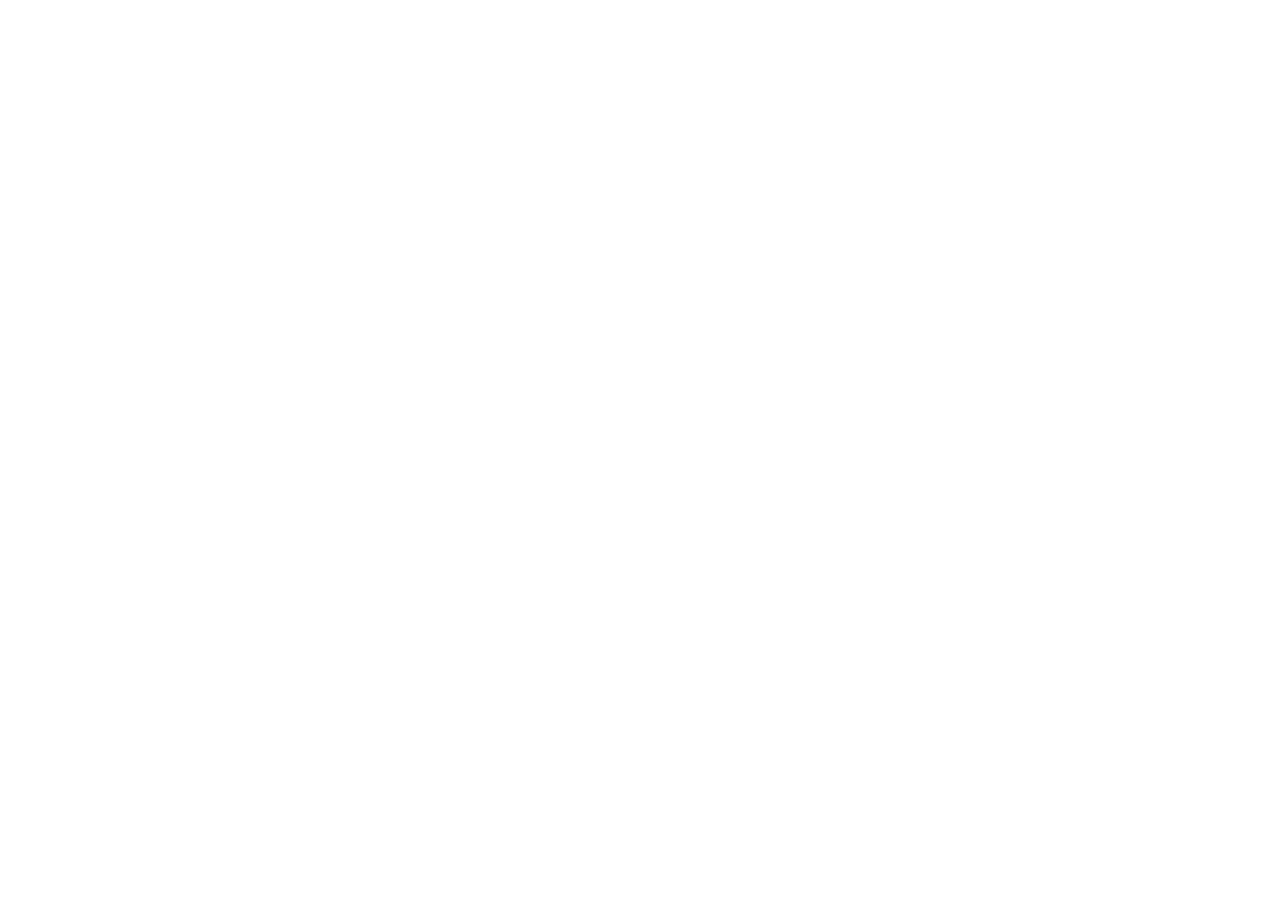
==== index.html @ 462d2dae "testing zoho chat" ====
<!DOCTYPE html>
<html>
  <head>
    <title>Zoho Test</title>
  </head>
  <body>
    <script>
      window.$zoho = window.$zoho || {};
      $zoho.salesiq = $zoho.salesiq || {
        values: {
          name: "Princewill Duru",
          email: "princewill@example.com"
        }
      };
    </script>
    <script id="zsiqscript" src="https://salesiq.zohopublic.com/widget?wc=siqa245013a4b08c8233be805132d44df21" defer></script>
  </body>
</html>
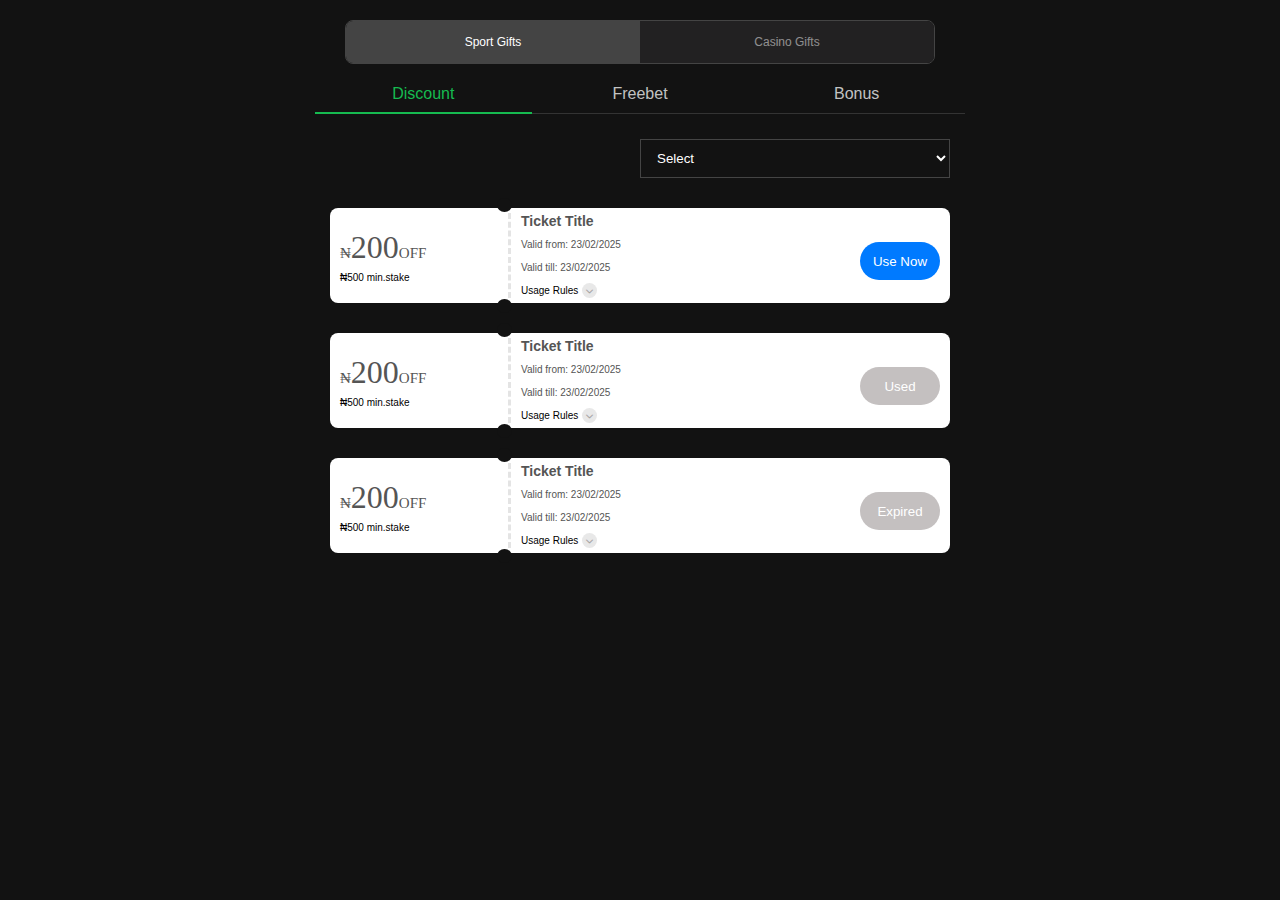
==== commit 1ce95517: "chore:" ====
--- a/index.html
+++ b/index.html
@@ -1,18 +1,1231 @@
 <!DOCTYPE html>
-<html>
-  <head>
-    <title>Zoho Test</title>
-  </head>
-  <body>
-    <script>
-      window.$zoho = window.$zoho || {};
-      $zoho.salesiq = $zoho.salesiq || {
-        values: {
-          name: "Princewill Duru",
-          email: "princewill@example.com"
-        }
-      };
-    </script>
-    <script id="zsiqscript" src="https://salesiq.zohopublic.com/widget?wc=siqa245013a4b08c8233be805132d44df21" defer></script>
-  </body>
-</html>
+<html lang="en">
+
+<head>
+    <meta charset="UTF-8">
+    <meta name="viewport" content="width=device-width, initial-scale=1.0">
+    <title>Document</title>
+
+    <link rel="stylesheet" href="styles.css">
+
+    <!-- font-awesome -->
+    <link rel="stylesheet" href="https://cdnjs.cloudflare.com/ajax/libs/font-awesome/6.0.0/css/all.min.css">
+</head>
+
+<body>
+
+    <main>
+        <div class="container">
+            <!-- top tab -->
+            <div class="coupon_tab topcenter">
+                <div class="boxflex coupon_tab_item sel" data-tab="sport">
+                    Sport Gifts
+                </div>
+                <div class="boxflex coupon_tab_item" data-tab="casino">
+                    Casino Gifts
+                </div>
+            </div>
+
+            <!-- bottom tab -->
+            <div class="coupon_tab_2j topcenter" id="bottomTabsContainer"></div>
+
+            <div style="display: flex; flex-direction: column; align-items: flex-end;">
+                <select name="" id="" class="filter">
+                    <option value="">Select</option>
+                    <option value="Pending">Pending</option>
+                    <option value="Active">Active</option>
+                    <option value="Expired">Expired</option>
+                </select>
+            </div>
+
+            <!-- sport discount tab -->
+            <div class="sportDiscountContent" id="sportDiscountContent" style="display: block;">
+                <!-- use now or active discount ticket -->
+                <div class="ticket">
+                    <div class="ticket-container">
+                        <div style="display: flex; flex-direction: column; justify-content: center; gap: 6px;">
+                            <div class="ticket-section">
+                                <span class="ticket-label"
+                                    style="font-size: 32px; font-weight: 500; font-family: dinFont;">
+                                    <span class="currency">₦</span>200<span class="currency">OFF</span>
+                                </span>
+                            </div>
+                            <div>
+                                <p style="font-weight: 400; font-size: 10px;">₦500 min.stake</p>
+                            </div>
+                        </div>
+
+                        <div class="ticket-details">
+                            <div style="display: flex; align-items: center; justify-content: space-between;">
+                                <div>
+                                    <div class="ticket-section" style="margin-bottom: 10px;">
+                                        <p class="ticket-label" style="font-weight: 600; font-size: 14px;">Ticket Title
+                                        </p>
+                                    </div>
+                                    <div class="ticket-section" style="margin-bottom: 12px;">
+                                        <span class="ticket-label" style="font-size: 10px;">Valid from: 23/02/2025
+                                        </span>
+                                    </div>
+                                    <div class="ticket-section">
+                                        <span class="ticket-label" style="font-size: 10px;">Valid till: 23/02/2025
+                                        </span>
+                                    </div>
+                                    <div style="display: flex; align-items: center; gap: 4px; margin-top: 10px;">
+                                        <p style="font-size: 10px;">Usage Rules</p>
+                                        <div class="toggle-arrow" onclick="toggleExplanation(this)">
+                                            <i class="fa-solid fa-chevron-down"></i>
+                                        </div>
+                                    </div>
+                                </div>
+
+                                <div class="button-container">
+                                    <a href="" style="background: #007aff">
+                                        <button>Use Now</button>
+                                    </a>
+                                </div>
+                            </div>
+
+                            <!-- <div class="separator"></div> -->
+                            <div class="rounded-shape"></div>
+                            <div class="rounded-shape2"></div>
+                        </div>
+
+                    </div>
+
+                    <!-- explanation content here -->
+                    <div class="explanation-content">
+                        <ul>
+                            <p>Special Customer Reward</p>
+                            <li>Can be used on Sports betting only</li>
+                            <li>Can't be used on Markets DNB,HNB,ANB</li>
+                            <li>Each Selection must have an odd equal to or grater than 1.2</li>
+                            <li>Total betslip odds must be greater than 3</li>
+                            <li>₦500 minimum stake required</li>
+                        </ul>
+                    </div>
+                </div>
+
+                <!-- used discount ticket-->
+                <div class="ticket">
+                    <div class="ticket-container">
+                        <div style="display: flex; flex-direction: column; justify-content: center; gap: 6px;">
+                            <div class="ticket-section">
+                                <span class="ticket-label"
+                                    style="font-size: 32px; font-weight: 500; font-family: dinFont;">
+                                    <span class="currency">₦</span>200<span class="currency">OFF</span>
+                                </span>
+                            </div>
+                            <div>
+                                <p style="font-weight: 400; font-size: 10px;">₦500 min.stake</p>
+                            </div>
+                        </div>
+
+                        <div class="ticket-details">
+                            <div style="display: flex; align-items: center; justify-content: space-between;">
+                                <div>
+                                    <div class="ticket-section" style="margin-bottom: 10px;">
+                                        <p class="ticket-label" style="font-weight: 600; font-size: 14px;">Ticket Title
+                                        </p>
+                                    </div>
+                                    <div class="ticket-section" style="margin-bottom: 12px;">
+                                        <span class="ticket-label" style="font-size: 10px;">Valid from: 23/02/2025
+                                        </span>
+                                    </div>
+                                    <div class="ticket-section">
+                                        <span class="ticket-label" style="font-size: 10px;">Valid till: 23/02/2025
+                                        </span>
+                                    </div>
+                                    <div style="display: flex; align-items: center; gap: 4px; margin-top: 10px;">
+                                        <p style="font-size: 10px;">Usage Rules</p>
+                                        <div class="toggle-arrow" onclick="toggleExplanation(this)">
+                                            <i class="fa-solid fa-chevron-down"></i>
+                                        </div>
+                                    </div>
+                                </div>
+
+                                <div class="button-container">
+                                    <a href="" style="background: #c4c0c0">
+                                        <button disabled>Used</button>
+                                    </a>
+                                </div>
+                            </div>
+
+                            <!-- <div class="separator"></div> -->
+                            <div class="rounded-shape"></div>
+                            <div class="rounded-shape2"></div>
+                        </div>
+
+                    </div>
+
+                    <!-- explanation content here -->
+                    <div class="explanation-content">
+                        <ul>
+                            <p>Special Customer Reward</p>
+                            <li>Can be used on Sports betting only</li>
+                            <li>Can't be used on Markets DNB,HNB,ANB</li>
+                            <li>Each Selection must have an odd equal to or grater than 1.2</li>
+                            <li>Total betslip odds must be greater than 3</li>
+                            <li>₦500 minimum stake required</li>
+                        </ul>
+                    </div>
+                </div>
+
+                <!-- expired discount ticket -->
+                <div class="ticket">
+                    <div class="ticket-container">
+                        <div style="display: flex; flex-direction: column; justify-content: center; gap: 6px;">
+                            <div class="ticket-section">
+                                <span class="ticket-label"
+                                    style="font-size: 32px; font-weight: 500; font-family: dinFont;">
+                                    <span class="currency">₦</span>200<span class="currency">OFF</span>
+                                </span>
+                            </div>
+                            <div>
+                                <p style="font-weight: 400; font-size: 10px;">₦500 min.stake</p>
+                            </div>
+                        </div>
+
+                        <div class="ticket-details">
+                            <div style="display: flex; align-items: center; justify-content: space-between;">
+                                <div>
+                                    <div class="ticket-section" style="margin-bottom: 10px;">
+                                        <p class="ticket-label" style="font-weight: 600; font-size: 14px;">Ticket Title
+                                        </p>
+                                    </div>
+                                    <div class="ticket-section" style="margin-bottom: 12px;">
+                                        <span class="ticket-label" style="font-size: 10px;">Valid from: 23/02/2025
+                                        </span>
+                                    </div>
+                                    <div class="ticket-section">
+                                        <span class="ticket-label" style="font-size: 10px;">Valid till: 23/02/2025
+                                        </span>
+                                    </div>
+                                    <div style="display: flex; align-items: center; gap: 4px; margin-top: 10px;">
+                                        <p style="font-size: 10px;">Usage Rules</p>
+                                        <div class="toggle-arrow" onclick="toggleExplanation(this)">
+                                            <i class="fa-solid fa-chevron-down"></i>
+                                        </div>
+                                    </div>
+                                </div>
+
+                                <div class="button-container">
+                                    <a href="" style="background: #c4c0c0">
+                                        <button disabled>Expired</button>
+                                    </a>
+                                </div>
+                            </div>
+
+                            <!-- <div class="separator"></div> -->
+                            <div class="rounded-shape"></div>
+                            <div class="rounded-shape2"></div>
+                        </div>
+
+                    </div>
+
+                    <!-- explanation content here -->
+                    <div class="explanation-content">
+                        <ul>
+                            <p>Special Customer Reward</p>
+                            <li>Can be used on Sports betting only</li>
+                            <li>Can't be used on Markets DNB,HNB,ANB</li>
+                            <li>Each Selection must have an odd equal to or grater than 1.2</li>
+                            <li>Total betslip odds must be greater than 3</li>
+                            <li>₦500 minimum stake required</li>
+                        </ul>
+                    </div>
+                </div>
+            </div>
+
+            <!-- sport freebet tab -->
+            <div class="sportFreebetContent" id="sportFreebetContent" style="display: none;">
+
+                <!-- use now or active discount ticket -->
+                <div class="ticket">
+                    <div class="ticket-container">
+                        <div style="display: flex; flex-direction: column; justify-content: center; gap: 10px;">
+                            <div class="ticket-section">
+                                <div class="ticket-section">
+                                    <span class="ticket-label"
+                                        style="font-size: 32px; font-weight: 500; font-family: dinFont;"><span
+                                            class="currency">₦</span>200</span>
+                                </div>
+                            </div>
+                        </div>
+
+                        <div class="ticket-details">
+                            <div style="display: flex; align-items: center; justify-content: space-between;">
+                                <div>
+                                    <div class="ticket-section" style="margin-bottom: 10px;">
+                                        <p class="ticket-label" style="font-weight: 600; font-size: 14px;">Ticket Title
+                                        </p>
+                                    </div>
+                                    <div class="ticket-section" style="margin-bottom: 12px;">
+                                        <span class="ticket-label" style="font-size: 10px;">Valid from: 23/02/2025
+                                        </span>
+                                    </div>
+                                    <div class="ticket-section">
+                                        <span class="ticket-label" style="font-size: 10px;">Valid till: 23/02/2025
+                                        </span>
+                                    </div>
+                                    <div style="display: flex; align-items: center; gap: 4px; margin-top: 10px;">
+                                        <p style="font-size: 10px;">Usage Rules</p>
+                                        <div class="toggle-arrow" onclick="toggleExplanation(this)">
+                                            <i class="fa-solid fa-chevron-down"></i>
+                                        </div>
+                                    </div>
+                                </div>
+
+                                <div class="button-container">
+                                    <a href="" style="background: #007aff">
+                                        <button>Use Now</button>
+                                    </a>
+                                </div>
+                            </div>
+
+                            <!-- <div class="separator"></div> -->
+                            <div class="rounded-shape"></div>
+                            <div class="rounded-shape2"></div>
+                        </div>
+
+                    </div>
+
+                    <!-- explanation content here -->
+                    <div class="explanation-content">
+                        <ul>
+                            <li>Free bets are for sports betting only (not on DNB, HNB, ANB markets).
+                            </li>
+                            <li>Minimum total odds: 4.99.</li>
+                            <li>Must be used in full on a single bet.</li>
+                            <li>Stake amount is as stated on the coupon.</li>
+                            <li>Multiple free bet coupons can be combined once.</li>
+                            <li>Canceled bets won’t refund the free bet.</li>
+                            <li>No post-bet features, cashout, accumulator bonuses, or stake turnover eligibility.</li>
+                        </ul>
+                    </div>
+                </div>
+
+                <!-- used freebet ticket -->
+                <div class="ticket">
+                    <div class="ticket-container">
+                        <div style="display: flex; flex-direction: column; justify-content: center; gap: 10px;">
+                            <div class="ticket-section">
+                                <div class="ticket-section">
+                                    <span class="ticket-label"
+                                        style="font-size: 32px; font-weight: 500; font-family: dinFont;"><span
+                                            class="currency">₦</span>200</span>
+                                </div>
+                            </div>
+                        </div>
+
+                        <div class="ticket-details">
+                            <div style="display: flex; align-items: center; justify-content: space-between;">
+                                <div>
+                                    <div class="ticket-section" style="margin-bottom: 10px;">
+                                        <p class="ticket-label" style="font-weight: 600; font-size: 14px;">Ticket Title
+                                        </p>
+                                    </div>
+                                    <div class="ticket-section" style="margin-bottom: 12px;">
+                                        <span class="ticket-label" style="font-size: 10px;">Valid from: 23/02/2025
+                                        </span>
+                                    </div>
+                                    <div class="ticket-section">
+                                        <span class="ticket-label" style="font-size: 10px;">Valid till: 23/02/2025
+                                        </span>
+                                    </div>
+                                    <div style="display: flex; align-items: center; gap: 4px; margin-top: 10px;">
+                                        <p style="font-size: 10px;">Usage Rules</p>
+                                        <div class="toggle-arrow" onclick="toggleExplanation(this)">
+                                            <i class="fa-solid fa-chevron-down"></i>
+                                        </div>
+                                    </div>
+                                </div>
+
+                                <div class="button-container">
+                                    <a href="" style="background: #c4c0c0">
+                                        <button>Used</button>
+                                    </a>
+                                </div>
+                            </div>
+
+                            <!-- <div class="separator"></div> -->
+                            <div class="rounded-shape"></div>
+                            <div class="rounded-shape2"></div>
+                        </div>
+
+                    </div>
+
+                    <!-- explanation content here -->
+                    <div class="explanation-content">
+                        <ul>
+                            <li>Free bets are for sports betting only (not on DNB, HNB, ANB markets).
+                            </li>
+                            <li>Minimum total odds: 4.99.</li>
+                            <li>Must be used in full on a single bet.</li>
+                            <li>Stake amount is as stated on the coupon.</li>
+                            <li>Multiple free bet coupons can be combined once.</li>
+                            <li>Canceled bets won’t refund the free bet.</li>
+                            <li>No post-bet features, cashout, accumulator bonuses, or stake turnover eligibility.</li>
+                        </ul>
+                    </div>
+                </div>
+
+                <!-- expired freebet ticket -->
+                <div class="ticket">
+                    <div class="ticket-container">
+                        <div style="display: flex; flex-direction: column; justify-content: center; gap: 10px;">
+                            <div class="ticket-section">
+                                <div class="ticket-section">
+                                    <span class="ticket-label"
+                                        style="font-size: 32px; font-weight: 500; font-family: dinFont;"><span
+                                            class="currency">₦</span>200</span>
+                                </div>
+                            </div>
+                        </div>
+
+                        <div class="ticket-details">
+                            <div style="display: flex; align-items: center; justify-content: space-between;">
+                                <div>
+                                    <div class="ticket-section" style="margin-bottom: 10px;">
+                                        <p class="ticket-label" style="font-weight: 600; font-size: 14px;">Ticket Title
+                                        </p>
+                                    </div>
+                                    <div class="ticket-section" style="margin-bottom: 12px;">
+                                        <span class="ticket-label" style="font-size: 10px;">Valid from: 23/02/2025
+                                        </span>
+                                    </div>
+                                    <div class="ticket-section">
+                                        <span class="ticket-label" style="font-size: 10px;">Valid till: 23/02/2025
+                                        </span>
+                                    </div>
+                                    <div style="display: flex; align-items: center; gap: 4px; margin-top: 10px;">
+                                        <p style="font-size: 10px;">Usage Rules</p>
+                                        <div class="toggle-arrow" onclick="toggleExplanation(this)">
+                                            <i class="fa-solid fa-chevron-down"></i>
+                                        </div>
+                                    </div>
+                                </div>
+
+                                <div class="button-container">
+                                    <a href="" style="background: #c4c0c0">
+                                        <button>Expired</button>
+                                    </a>
+                                </div>
+                            </div>
+
+                            <!-- <div class="separator"></div> -->
+                            <div class="rounded-shape"></div>
+                            <div class="rounded-shape2"></div>
+                        </div>
+
+                    </div>
+
+                    <!-- explanation content here -->
+                    <div class="explanation-content">
+                        <ul>
+                            <li>Free bets are for sports betting only (not on DNB, HNB, ANB markets).
+                            </li>
+                            <li>Minimum total odds: 4.99.</li>
+                            <li>Must be used in full on a single bet.</li>
+                            <li>Stake amount is as stated on the coupon.</li>
+                            <li>Multiple free bet coupons can be combined once.</li>
+                            <li>Canceled bets won’t refund the free bet.</li>
+                            <li>No post-bet features, cashout, accumulator bonuses, or stake turnover eligibility.</li>
+                        </ul>
+                    </div>
+                </div>
+            </div>
+
+            <!-- sport bonus tab -->
+            <div class="sportBonusContent" id="sportBonusContent" style="display: none;">
+                <!-- use now or active bonus ticket -->
+                <div class="ticket">
+                    <div class="ticket-container">
+                        <div style="display: flex; flex-direction: column; justify-content: center; gap: 10px;">
+                            <div class="ticket-section">
+                                <span class="ticket-label"
+                                    style="font-size: 32px; font-weight: 500; font-family: dinFont"><span
+                                        class="currency">₦</span>200</span>
+                            </div>
+                            <div class="ticket-section">
+                                <span class="ticket-tier">Pending</span>
+                            </div>
+                            <div
+                                style="display: flex; justify-content: flex-end; align-items: center; gap: 4px; position: absolute; bottom: 10px; left: 3%;">
+                                <p style="font-size: 10px;">More Details</p>
+                                <div class="toggle-arrow" onclick="toggleExplanation(this)">
+                                    <i class="fa-solid fa-chevron-down"></i>
+                                </div>
+                            </div>
+                        </div>
+
+                        <div class="ticket-details">
+                            <div>
+                                <div class="ticket-section" style="margin-bottom: 5px;">
+                                    <p class="ticket-label" style="font-weight: 600; font-size: 14px;">Registration
+                                        Bonus</p>
+                                </div>
+                                <p class="ticket-label" style="font-size: 10px;">Valid till: 24/02/2025</p>
+                            </div>
+                            <div style="margin-top: 15px; display: flex; flex-direction: column; gap: 3px;">
+                                <div class="ticket-section">
+                                    <span class="ticket-label">Balance: ₦200
+                                    </span>
+                                    <div class="expla-cont">
+                                        <i class="fa-regular fa-circle-question"></i>
+                                        <span class="tooltip">Remaining amount to stake. Cannot be withdrawn.</span>
+                                    </div>
+                                </div>
+                                <div class="ticket-section">
+                                    <span class="ticket-label">Requirement: ₦23,920
+                                    </span>
+                                    <div class="expla-cont">
+                                        <i class="fa-regular fa-circle-question">
+                                        </i>
+                                        <span class="tooltip">Total stake needed to unlock the bonus.
+                                        </span>
+                                    </div>
+                                </div>
+                                <div
+                                    style="display: flex; flex-direction: row; align-items: center; justify-content: space-between;">
+                                    <div class="ticket-section">
+                                        <span class="ticket-label">Amount Staked: ₦80
+                                        </span>
+                                        <div class="expla-cont">
+                                            <i class="fa-regular fa-circle-question">
+                                            </i>
+                                            <span class="tooltip">Amount wagered so far.</span>
+                                        </div>
+                                    </div>
+                                    <p class="percentage">0.33%</p>
+                                </div>
+                                <div class="ticket-section">
+                                    <div class="track">
+                                        <div class="progress" style="width: 0.33%;"></div>
+                                    </div>
+                                </div>
+
+                            </div>
+                            <div class="button-container">
+                                <a href="staking-history.html" style="background: #007aff;">
+                                    <button>history</button>
+                                </a>
+                                <a href="" style="background-color: #82370b;">
+                                    <button>Use Now</button>
+                                </a>
+                            </div>
+
+                            <!-- <div class="separator"></div> -->
+                            <div class="rounded-shape"></div>
+                            <div class="rounded-shape2"></div>
+                        </div>
+
+                    </div>
+
+                    <!-- explanation content here -->
+                    <div class="explanation-content">
+                        <ul>
+                            <li>⁠Bonus starts as your balance and is for casino bets only.</li>
+                            <li>Winnings stay locked until the requirement is met.</li>
+                            <li>Once met, the bonus moves to your withdrawable balance.</li>
+                        </ul>
+                    </div>
+                </div>
+
+                <!-- use now or active bonus ticket -->
+                <div class="ticket">
+                    <div class="ticket-container">
+                        <div style="height: 100%;">
+                            <div
+                                style="display: flex; flex-direction: column; justify-content: center; gap: 10px; flex: 1;">
+                                <div class="ticket-section">
+                                    <span class="ticket-label"
+                                        style="font-size: 32px; font-weight: 500; font-family: dinFont;"><span
+                                            class="currency">₦</span>200</span>
+                                </div>
+                                <div class="ticket-section">
+                                    <span class="ticket-tier">Pending</span>
+                                </div>
+                            </div>
+                            <!-- arrow icon for bonus explanation here -->
+                            <div
+                                style="display: flex; justify-content: center; align-items: center; gap: 4px; margin-top: auto; position: absolute; bottom: 10px; left: 3%;">
+                                <p style="font-size: 10px;">More Details</p>
+                                <div class="toggle-arrow" onclick="toggleExplanation(this)">
+                                    <i class="fa-solid fa-chevron-down"></i>
+                                </div>
+                            </div>
+                        </div>
+
+                        <div class="ticket-details">
+                            <div>
+                                <div class="ticket-section" style="margin-bottom: 5px;">
+                                    <p class="ticket-label" style="font-weight: 600; font-size: 14px;">Ticket Title</p>
+                                </div>
+                                <p class="ticket-label" style="font-size: 10px;">Valid till:
+                                    24/02/2025</p>
+                            </div>
+                            <div style="margin-top: 15px; display: flex; flex-direction: column; gap: 3px;">
+                                <div class="ticket-section">
+                                    <span class="ticket-label">Balance: ₦200
+                                    </span>
+                                    <div class="expla-cont">
+                                        <i class="fa-regular fa-circle-question">
+                                        </i>
+                                        <span class="tooltip">Remaining amount to stake. Cannot be withdrawn. </span>
+                                    </div>
+                                </div>
+                                <div class="ticket-section">
+                                    <span class="ticket-label">Requirement: ₦200
+                                    </span>
+                                    <div class="expla-cont">
+                                        <i class="fa-regular fa-circle-question">
+                                        </i>
+                                        <span class="tooltip">Total stake needed to unlock the bonus.
+                                        </span>
+                                    </div>
+                                </div>
+                                <div
+                                    style="display: flex; flex-direction: row; align-items: center; justify-content: space-between;">
+                                    <div class="ticket-section">
+                                        <span class="ticket-label" style="font-weight: 400;">Amount Staked: ₦200
+                                        </span>
+                                        <div class="expla-cont">
+                                            <i class="fa-regular fa-circle-question">
+                                            </i>
+                                            <span class="tooltip">Amount wagered so far.</span>
+                                        </div>
+                                    </div>
+                                    <p class="percentage">100%</p>
+                                </div>
+                                <div class="ticket-section">
+                                    <div class="track">
+                                        <div class="progress" style="width: 100%;"></div>
+                                    </div>
+                                </div>
+
+                            </div>
+                            <div class="button-container">
+                                <a href="staking-history.html" style="background: #007aff;">
+                                    <button>history</button>
+                                </a>
+                                <a href="" style="background-color: #82370b;">
+                                    <button>Use Now</button>
+                                </a>
+                            </div>
+
+                            <!-- <div class="separator"></div> -->
+                            <div class="rounded-shape"></div>
+                            <div class="rounded-shape2"></div>
+                        </div>
+
+                    </div>
+
+                    <!-- explanation content -->
+                    <div class="explanation-content">
+                        <ul>
+                            <li>⁠Bonus starts as your balance and is for casino bets only.</li>
+                            <li>Winnings stay locked until the requirement is met.</li>
+                            <li>Once met, the bonus moves to your withdrawable balance.</li>
+                        </ul>
+                    </div>
+                </div>
+
+                <!-- used bonus ticket -->
+                <div class="ticket">
+                    <div class="ticket-container">
+                        <div style="height: 100%;">
+                            <div
+                                style="display: flex; flex-direction: column; justify-content: center; gap: 10px; flex: 1;">
+                                <div class="ticket-section">
+                                    <span class="ticket-label"
+                                        style="font-size: 32px; font-weight: 500; font-family: dinFont;"><span
+                                            class="currency">₦</span>200</span>
+                                </div>
+                                <div class="ticket-section">
+                                    <span class="ticket-tier">Pending</span>
+                                </div>
+                            </div>
+                            <!-- arrow icon for bonus explanation here -->
+                            <div
+                                style="display: flex; justify-content: center; align-items: center; gap: 4px; margin-top: auto; position: absolute; bottom: 10px; left: 3%;">
+                                <p style="font-size: 10px;">More Details</p>
+                                <div class="toggle-arrow" onclick="toggleExplanation(this)">
+                                    <i class="fa-solid fa-chevron-down"></i>
+                                </div>
+                            </div>
+                        </div>
+
+                        <div class="ticket-details">
+                            <div>
+                                <div class="ticket-section" style="margin-bottom: 5px;">
+                                    <p class="ticket-label" style="font-weight: 600; font-size: 14px;">Ticket Title</p>
+                                </div>
+                                <p class="ticket-label" style="font-size: 10px;">Valid till:
+                                    24/02/2025</p>
+                            </div>
+                            <div style="margin-top: 15px; display: flex; flex-direction: column; gap: 3px;">
+                                <div class="ticket-section">
+                                    <span class="ticket-label">Balance: ₦200
+                                    </span>
+                                    <div class="expla-cont">
+                                        <i class="fa-regular fa-circle-question">
+                                        </i>
+                                        <span class="tooltip">Remaining amount to stake. Cannot be withdrawn. </span>
+                                    </div>
+                                </div>
+                                <div class="ticket-section">
+                                    <span class="ticket-label">Requirement: ₦200
+                                    </span>
+                                    <div class="expla-cont">
+                                        <i class="fa-regular fa-circle-question">
+                                        </i>
+                                        <span class="tooltip">Total stake needed to unlock the bonus.
+                                        </span>
+                                    </div>
+                                </div>
+                                <div
+                                    style="display: flex; flex-direction: row; align-items: center; justify-content: space-between;">
+                                    <div class="ticket-section">
+                                        <span class="ticket-label" style="font-weight: 400;">Amount Staked: ₦200
+                                        </span>
+                                        <div class="expla-cont">
+                                            <i class="fa-regular fa-circle-question">
+                                            </i>
+                                            <span class="tooltip">Amount wagered so far.</span>
+                                        </div>
+                                    </div>
+                                    <p class="percentage">100%</p>
+                                </div>
+                                <div class="ticket-section">
+                                    <div class="track">
+                                        <div class="progress" style="width: 100%; background: #c4c0c0;"></div>
+                                    </div>
+                                </div>
+
+                            </div>
+                            <div class="button-container">
+                                <a href="staking-history.html" style="background: #007aff;">
+                                    <button>history</button>
+                                </a>
+                                <a href="" style="background-color: #c4c0c0;">
+                                    <button>Used</button>
+                                </a>
+                            </div>
+
+                            <!-- <div class="separator"></div> -->
+                            <div class="rounded-shape"></div>
+                            <div class="rounded-shape2"></div>
+                        </div>
+
+                    </div>
+
+                    <!-- explanation content -->
+                    <div class="explanation-content">
+                        <ul>
+                            <li>⁠Bonus starts as your balance and is for casino bets only.</li>
+                            <li>Winnings stay locked until the requirement is met.</li>
+                            <li>Once met, the bonus moves to your withdrawable balance.</li>
+                        </ul>
+                    </div>
+                </div>
+
+                <!-- used bonus ticket -->
+                <div class="ticket">
+                    <div class="ticket-container">
+                        <div style="height: 100%;">
+                            <div
+                                style="display: flex; flex-direction: column; justify-content: center; gap: 10px; flex: 1;">
+                                <div class="ticket-section">
+                                    <span class="ticket-label"
+                                        style="font-size: 32px; font-weight: 500; font-family: dinFont;"><span
+                                            class="currency">₦</span>200</span>
+                                </div>
+                                <div class="ticket-section">
+                                    <span class="ticket-tier">Pending</span>
+                                </div>
+                            </div>
+                            <!-- arrow icon for bonus explanation here -->
+                            <div
+                                style="display: flex; justify-content: center; align-items: center; gap: 4px; margin-top: auto; position: absolute; bottom: 10px; left: 3%;">
+                                <p style="font-size: 10px;">More Details</p>
+                                <div class="toggle-arrow" onclick="toggleExplanation(this)">
+                                    <i class="fa-solid fa-chevron-down"></i>
+                                </div>
+                            </div>
+                        </div>
+
+                        <div class="ticket-details">
+                            <div>
+                                <div class="ticket-section" style="margin-bottom: 5px;">
+                                    <p class="ticket-label" style="font-weight: 600; font-size: 14px;">Ticket Title</p>
+                                </div>
+                                <p class="ticket-label" style="font-size: 10px;">Valid till:
+                                    24/02/2025</p>
+                            </div>
+                            <div style="margin-top: 15px; display: flex; flex-direction: column; gap: 3px;">
+                                <div class="ticket-section">
+                                    <span class="ticket-label">Balance: ₦200
+                                    </span>
+                                    <div class="expla-cont">
+                                        <i class="fa-regular fa-circle-question">
+                                        </i>
+                                        <span class="tooltip">Remaining amount to stake. Cannot be withdrawn. </span>
+                                    </div>
+                                </div>
+                                <div class="ticket-section">
+                                    <span class="ticket-label">Requirement: ₦200
+                                    </span>
+                                    <div class="expla-cont">
+                                        <i class="fa-regular fa-circle-question">
+                                        </i>
+                                        <span class="tooltip">Total stake needed to unlock the bonus.
+                                        </span>
+                                    </div>
+                                </div>
+                                <div
+                                    style="display: flex; flex-direction: row; align-items: center; justify-content: space-between;">
+                                    <div class="ticket-section">
+                                        <span class="ticket-label" style="font-weight: 400;">Amount Staked: ₦200
+                                        </span>
+                                        <div class="expla-cont">
+                                            <i class="fa-regular fa-circle-question">
+                                            </i>
+                                            <span class="tooltip">Amount wagered so far.</span>
+                                        </div>
+                                    </div>
+                                    <p class="percentage">100%</p>
+                                </div>
+                                <div class="ticket-section">
+                                    <div class="track">
+                                        <div class="progress" style="width: 100%; background: #c4c0c0;"></div>
+                                    </div>
+                                </div>
+
+                            </div>
+                            <div class="button-container">
+                                <a href="staking-history.html" style="background: #007aff;">
+                                    <button>history</button>
+                                </a>
+                                <a href="" style="background-color: #c4c0c0;">
+                                    <button>Expired</button>
+                                </a>
+                            </div>
+
+                            <!-- <div class="separator"></div> -->
+                            <div class="rounded-shape"></div>
+                            <div class="rounded-shape2"></div>
+                        </div>
+
+                    </div>
+
+                    <!-- explanation content -->
+                    <div class="explanation-content">
+                        <ul>
+                            <li>⁠Bonus starts as your balance and is for casino bets only.</li>
+                            <li>Winnings stay locked until the requirement is met.</li>
+                            <li>Once met, the bonus moves to your withdrawable balance.</li>
+                        </ul>
+                    </div>
+                </div>
+            </div>
+
+            <!-- casino bonus tab -->
+            <div class="casinoGiftContent" id="casinoGiftContent" style="display: none;">
+                <!-- use now or active bonus ticket -->
+                <div class="ticket">
+                    <div class="ticket-container">
+                        <div style="display: flex; flex-direction: column; justify-content: center; gap: 10px;">
+                            <div class="ticket-section">
+                                <span class="ticket-label"
+                                    style="font-size: 32px; font-weight: 500; font-family: dinFont"><span
+                                        class="currency">₦</span>200</span>
+                            </div>
+                            <div class="ticket-section">
+                                <span class="ticket-tier">Pending</span>
+                            </div>
+                            <div
+                                style="display: flex; justify-content: flex-end; align-items: center; gap: 4px; position: absolute; bottom: 10px; left: 3%;">
+                                <p style="font-size: 10px;">More Details</p>
+                                <div class="toggle-arrow" onclick="toggleExplanation(this)">
+                                    <i class="fa-solid fa-chevron-down"></i>
+                                </div>
+                            </div>
+                        </div>
+
+                        <div class="ticket-details">
+                            <div>
+                                <div class="ticket-section" style="margin-bottom: 5px;">
+                                    <p class="ticket-label" style="font-weight: 600; font-size: 14px;">Registration
+                                        Bonus</p>
+                                </div>
+                                <p class="ticket-label" style="font-size: 10px;">Valid till: 24/02/2025</p>
+                            </div>
+                            <div style="margin-top: 15px; display: flex; flex-direction: column; gap: 3px;">
+                                <div class="ticket-section">
+                                    <span class="ticket-label">Balance: ₦200
+                                    </span>
+                                    <div class="expla-cont">
+                                        <i class="fa-regular fa-circle-question"></i>
+                                        <span class="tooltip">Remaining amount to stake. Cannot be withdrawn.</span>
+                                    </div>
+                                </div>
+                                <div class="ticket-section">
+                                    <span class="ticket-label">Requirement: ₦23,920
+                                    </span>
+                                    <div class="expla-cont">
+                                        <i class="fa-regular fa-circle-question">
+                                        </i>
+                                        <span class="tooltip">Total stake needed to unlock the bonus.
+                                        </span>
+                                    </div>
+                                </div>
+                                <div
+                                    style="display: flex; flex-direction: row; align-items: center; justify-content: space-between;">
+                                    <div class="ticket-section">
+                                        <span class="ticket-label">Amount Staked: ₦80
+                                        </span>
+                                        <div class="expla-cont">
+                                            <i class="fa-regular fa-circle-question">
+                                            </i>
+                                            <span class="tooltip">Amount wagered so far.</span>
+                                        </div>
+                                    </div>
+                                    <p class="percentage">0.33%</p>
+                                </div>
+                                <div class="ticket-section">
+                                    <div class="track">
+                                        <div class="progress" style="width: 0.33%;"></div>
+                                    </div>
+                                </div>
+
+                            </div>
+                            <div class="button-container">
+                                <a href="staking-history.html" style="background: #007aff;">
+                                    <button>history</button>
+                                </a>
+                                <a href="" style="background-color: #82370b;">
+                                    <button>Use Now</button>
+                                </a>
+                            </div>
+
+                            <!-- <div class="separator"></div> -->
+                            <div class="rounded-shape"></div>
+                            <div class="rounded-shape2"></div>
+                        </div>
+
+                    </div>
+
+                    <!-- explanation content here -->
+                    <div class="explanation-content">
+                        <ul>
+                            <li>⁠Bonus starts as your balance and is for casino bets only.</li>
+                            <li>Winnings stay locked until the requirement is met.</li>
+                            <li>Once met, the bonus moves to your withdrawable balance.</li>
+                        </ul>
+                    </div>
+                </div>
+
+                <!-- use now or active bonus ticket -->
+                <div class="ticket">
+                    <div class="ticket-container">
+                        <div style="height: 100%;">
+                            <div
+                                style="display: flex; flex-direction: column; justify-content: center; gap: 10px; flex: 1;">
+                                <div class="ticket-section">
+                                    <span class="ticket-label"
+                                        style="font-size: 32px; font-weight: 500; font-family: dinFont;"><span
+                                            class="currency">₦</span>200</span>
+                                </div>
+                                <div class="ticket-section">
+                                    <span class="ticket-tier">Pending</span>
+                                </div>
+                            </div>
+                            <!-- arrow icon for bonus explanation here -->
+                            <div
+                                style="display: flex; justify-content: center; align-items: center; gap: 4px; margin-top: auto; position: absolute; bottom: 10px; left: 3%;">
+                                <p style="font-size: 10px;">More Details</p>
+                                <div class="toggle-arrow" onclick="toggleExplanation(this)">
+                                    <i class="fa-solid fa-chevron-down"></i>
+                                </div>
+                            </div>
+                        </div>
+
+                        <div class="ticket-details">
+                            <div>
+                                <div class="ticket-section" style="margin-bottom: 5px;">
+                                    <p class="ticket-label" style="font-weight: 600; font-size: 14px;">Ticket Title</p>
+                                </div>
+                                <p class="ticket-label" style="font-size: 10px;">Valid till:
+                                    24/02/2025</p>
+                            </div>
+                            <div style="margin-top: 15px; display: flex; flex-direction: column; gap: 3px;">
+                                <div class="ticket-section">
+                                    <span class="ticket-label">Balance: ₦200
+                                    </span>
+                                    <div class="expla-cont">
+                                        <i class="fa-regular fa-circle-question">
+                                        </i>
+                                        <span class="tooltip">Remaining amount to stake. Cannot be withdrawn. </span>
+                                    </div>
+                                </div>
+                                <div class="ticket-section">
+                                    <span class="ticket-label">Requirement: ₦200
+                                    </span>
+                                    <div class="expla-cont">
+                                        <i class="fa-regular fa-circle-question">
+                                        </i>
+                                        <span class="tooltip">Total stake needed to unlock the bonus.
+                                        </span>
+                                    </div>
+                                </div>
+                                <div
+                                    style="display: flex; flex-direction: row; align-items: center; justify-content: space-between;">
+                                    <div class="ticket-section">
+                                        <span class="ticket-label" style="font-weight: 400;">Amount Staked: ₦200
+                                        </span>
+                                        <div class="expla-cont">
+                                            <i class="fa-regular fa-circle-question">
+                                            </i>
+                                            <span class="tooltip">Amount wagered so far.</span>
+                                        </div>
+                                    </div>
+                                    <p class="percentage">100%</p>
+                                </div>
+                                <div class="ticket-section">
+                                    <div class="track">
+                                        <div class="progress" style="width: 100%;"></div>
+                                    </div>
+                                </div>
+
+                            </div>
+                            <div class="button-container">
+                                <a href="staking-history.html" style="background: #007aff;">
+                                    <button>history</button>
+                                </a>
+                                <a href="" style="background-color: #82370b;">
+                                    <button>Use Now</button>
+                                </a>
+                            </div>
+
+                            <!-- <div class="separator"></div> -->
+                            <div class="rounded-shape"></div>
+                            <div class="rounded-shape2"></div>
+                        </div>
+
+                    </div>
+
+                    <!-- explanation content -->
+                    <div class="explanation-content">
+                        <ul>
+                            <li>⁠Bonus starts as your balance and is for casino bets only.</li>
+                            <li>Winnings stay locked until the requirement is met.</li>
+                            <li>Once met, the bonus moves to your withdrawable balance.</li>
+                        </ul>
+                    </div>
+                </div>
+
+                <!-- used bonus ticket -->
+                <div class="ticket">
+                    <div class="ticket-container">
+                        <div style="height: 100%;">
+                            <div
+                                style="display: flex; flex-direction: column; justify-content: center; gap: 10px; flex: 1;">
+                                <div class="ticket-section">
+                                    <span class="ticket-label"
+                                        style="font-size: 32px; font-weight: 500; font-family: dinFont;"><span
+                                            class="currency">₦</span>200</span>
+                                </div>
+                                <div class="ticket-section">
+                                    <span class="ticket-tier">Pending</span>
+                                </div>
+                            </div>
+                            <!-- arrow icon for bonus explanation here -->
+                            <div
+                                style="display: flex; justify-content: center; align-items: center; gap: 4px; margin-top: auto; position: absolute; bottom: 10px; left: 3%;">
+                                <p style="font-size: 10px;">More Details</p>
+                                <div class="toggle-arrow" onclick="toggleExplanation(this)">
+                                    <i class="fa-solid fa-chevron-down"></i>
+                                </div>
+                            </div>
+                        </div>
+
+                        <div class="ticket-details">
+                            <div>
+                                <div class="ticket-section" style="margin-bottom: 5px;">
+                                    <p class="ticket-label" style="font-weight: 600; font-size: 14px;">Ticket Title</p>
+                                </div>
+                                <p class="ticket-label" style="font-size: 10px;">Valid till:
+                                    24/02/2025</p>
+                            </div>
+                            <div style="margin-top: 15px; display: flex; flex-direction: column; gap: 3px;">
+                                <div class="ticket-section">
+                                    <span class="ticket-label">Balance: ₦200
+                                    </span>
+                                    <div class="expla-cont">
+                                        <i class="fa-regular fa-circle-question">
+                                        </i>
+                                        <span class="tooltip">Remaining amount to stake. Cannot be withdrawn. </span>
+                                    </div>
+                                </div>
+                                <div class="ticket-section">
+                                    <span class="ticket-label">Requirement: ₦200
+                                    </span>
+                                    <div class="expla-cont">
+                                        <i class="fa-regular fa-circle-question">
+                                        </i>
+                                        <span class="tooltip">Total stake needed to unlock the bonus.
+                                        </span>
+                                    </div>
+                                </div>
+                                <div
+                                    style="display: flex; flex-direction: row; align-items: center; justify-content: space-between;">
+                                    <div class="ticket-section">
+                                        <span class="ticket-label" style="font-weight: 400;">Amount Staked: ₦200
+                                        </span>
+                                        <div class="expla-cont">
+                                            <i class="fa-regular fa-circle-question">
+                                            </i>
+                                            <span class="tooltip">Amount wagered so far.</span>
+                                        </div>
+                                    </div>
+                                    <p class="percentage">100%</p>
+                                </div>
+                                <div class="ticket-section">
+                                    <div class="track">
+                                        <div class="progress" style="width: 100%; background: #c4c0c0;"></div>
+                                    </div>
+                                </div>
+
+                            </div>
+                            <div class="button-container">
+                                <a href="staking-history.html" style="background: #007aff;">
+                                    <button>history</button>
+                                </a>
+                                <a href="" style="background-color: #c4c0c0;">
+                                    <button>Used</button>
+                                </a>
+                            </div>
+
+                            <!-- <div class="separator"></div> -->
+                            <div class="rounded-shape"></div>
+                            <div class="rounded-shape2"></div>
+                        </div>
+
+                    </div>
+
+                    <!-- explanation content -->
+                    <div class="explanation-content">
+                        <ul>
+                            <li>⁠Bonus starts as your balance and is for casino bets only.</li>
+                            <li>Winnings stay locked until the requirement is met.</li>
+                            <li>Once met, the bonus moves to your withdrawable balance.</li>
+                        </ul>
+                    </div>
+                </div>
+
+                <!-- used bonus ticket -->
+                <div class="ticket">
+                    <div class="ticket-container">
+                        <div style="height: 100%;">
+                            <div
+                                style="display: flex; flex-direction: column; justify-content: center; gap: 10px; flex: 1;">
+                                <div class="ticket-section">
+                                    <span class="ticket-label"
+                                        style="font-size: 32px; font-weight: 500; font-family: dinFont;"><span
+                                            class="currency">₦</span>200</span>
+                                </div>
+                                <div class="ticket-section">
+                                    <span class="ticket-tier">Pending</span>
+                                </div>
+                            </div>
+                            <!-- arrow icon for bonus explanation here -->
+                            <div
+                                style="display: flex; justify-content: center; align-items: center; gap: 4px; margin-top: auto; position: absolute; bottom: 10px; left: 3%;">
+                                <p style="font-size: 10px;">More Details</p>
+                                <div class="toggle-arrow" onclick="toggleExplanation(this)">
+                                    <i class="fa-solid fa-chevron-down"></i>
+                                </div>
+                            </div>
+                        </div>
+
+                        <div class="ticket-details">
+                            <div>
+                                <div class="ticket-section" style="margin-bottom: 5px;">
+                                    <p class="ticket-label" style="font-weight: 600; font-size: 14px;">Ticket Title</p>
+                                </div>
+                                <p class="ticket-label" style="font-size: 10px;">Valid till:
+                                    24/02/2025</p>
+                            </div>
+                            <div style="margin-top: 15px; display: flex; flex-direction: column; gap: 3px;">
+                                <div class="ticket-section">
+                                    <span class="ticket-label">Balance: ₦200
+                                    </span>
+                                    <div class="expla-cont">
+                                        <i class="fa-regular fa-circle-question">
+                                        </i>
+                                        <span class="tooltip">Remaining amount to stake. Cannot be withdrawn. </span>
+                                    </div>
+                                </div>
+                                <div class="ticket-section">
+                                    <span class="ticket-label">Requirement: ₦200
+                                    </span>
+                                    <div class="expla-cont">
+                                        <i class="fa-regular fa-circle-question">
+                                        </i>
+                                        <span class="tooltip">Total stake needed to unlock the bonus.
+                                        </span>
+                                    </div>
+                                </div>
+                                <div
+                                    style="display: flex; flex-direction: row; align-items: center; justify-content: space-between;">
+                                    <div class="ticket-section">
+                                        <span class="ticket-label" style="font-weight: 400;">Amount Staked: ₦200
+                                        </span>
+                                        <div class="expla-cont">
+                                            <i class="fa-regular fa-circle-question">
+                                            </i>
+                                            <span class="tooltip">Amount wagered so far.</span>
+                                        </div>
+                                    </div>
+                                    <p class="percentage">100%</p>
+                                </div>
+                                <div class="ticket-section">
+                                    <div class="track">
+                                        <div class="progress" style="width: 100%; background: #c4c0c0;"></div>
+                                    </div>
+                                </div>
+
+                            </div>
+                            <div class="button-container">
+                                <a href="staking-history.html" style="background: #007aff;">
+                                    <button>history</button>
+                                </a>
+                                <a href="" style="background-color: #c4c0c0;">
+                                    <button>Expired</button>
+                                </a>
+                            </div>
+
+                            <!-- <div class="separator"></div> -->
+                            <div class="rounded-shape"></div>
+                            <div class="rounded-shape2"></div>
+                        </div>
+
+                    </div>
+
+                    <!-- explanation content -->
+                    <div class="explanation-content">
+                        <ul>
+                            <li>⁠Bonus starts as your balance and is for casino bets only.</li>
+                            <li>Winnings stay locked until the requirement is met.</li>
+                            <li>Once met, the bonus moves to your withdrawable balance.</li>
+                        </ul>
+                    </div>
+                </div>
+            </div>
+
+        </div>
+    </main>
+    <script src="script.js"></script>
+</body>
+
+</html>--- a/styles.css
+++ b/styles.css
@@ -0,0 +1,398 @@
+* {
+  margin: 0;
+  padding: 0;
+  box-sizing: border-box;
+  text-decoration: none;
+  scroll-behavior: smooth;
+}
+
+body {
+  /* font-family: "Inter", sans-serif; */
+  font-family: sfpFontRegular, Verdana, Arial, Helvetica, sans-serif;
+  background-color: #121212;
+  /* background-color: red; */
+}
+
+main {
+  display: flex;
+  flex-direction: column;
+  align-items: center;
+}
+
+.container {
+  width: 100%;
+  max-width: 640px;
+  padding: 10px;
+}
+
+.coupon_tab {
+  overflow: hidden;
+  margin: 10px 15px;
+  height: 44px;
+  -webkit-border-radius: 8px;
+  -moz-border-radius: 8px;
+  -ms-border-radius: 8px;
+  -o-border-radius: 8px;
+  border-radius: 8px;
+  text-align: center;
+  font-size: 12px;
+  color: rgba(255, 255, 255, 0.5);
+  line-height: 44px;
+  border: 1px solid #444444;
+}
+
+.topcenter {
+  display: flex;
+  align-items: center;
+}
+
+.coupon_tab .coupon_tab_item {
+  background: #222122;
+}
+
+.coupon_tab .coupon_tab_item.sel {
+  background: #444444;
+  color: #fff;
+}
+
+.boxflex {
+  flex: 1;
+}
+
+/* bottom tab */
+.coupon_tab_2j {
+  overflow: hidden;
+  margin: 10px -15px 15px;
+}
+
+.coupon_tab_2j .coupon_tab_item {
+  color: #c2c2c2;
+  border-bottom: 1px solid #333333;
+  text-align: center;
+  height: 40px;
+  line-height: 40px;
+}
+
+.coupon_tab_2j .coupon_tab_item.sel {
+  color: #16bb50;
+  border-bottom: 2px solid #16bb50;
+}
+
+/* sport ticket */
+.sportBonusContent,
+.sportFreebetContent,
+.sportDiscountContent
+.casinoGiftContent {
+  display: flex;
+  flex-direction: column;
+  gap: 10px;
+}
+
+.ticket-container {
+  margin-top: 30px;
+  width: 100%;
+  background-color: white;
+  border-radius: 8px;
+  padding: 5px 10px;
+  position: relative;
+  display: flex;
+  align-items: center;
+  justify-content: space-between;
+  /* cursor: pointer; */
+  position: relative;
+  /* overflow: hidden; */
+}
+
+.ticket-details {
+  display: flex;
+  flex-direction: column;
+  /* gap: 6px; */
+  width: 72%;
+  border-left: 3px dashed #e4e4e4;
+  padding-left: 10px;
+}
+
+.ticket-section {
+  display: flex;
+  /* flex-direction: column; */
+  align-items: center;
+  gap: 4px;
+  position: relative;
+  /* width: fit-content; */
+}
+
+.ticket-label {
+  font-size: 12px;
+  color: #555;
+  font-weight: 400;
+}
+
+.currency {
+  font-size: 15px;
+}
+
+.fa-circle-question {
+  position: relative;
+  cursor: pointer;
+  color: rgb(164, 162, 162);
+  font-size: 12px;
+}
+
+.ticket-value {
+  font-weight: 700;
+  white-space: nowrap;
+  overflow: hidden;
+  text-overflow: ellipsis;
+}
+
+.ticket-tier {
+  /* color: #15803d; */
+  color: lightcoral;
+  font-weight: 500;
+  font-size: 14px;
+}
+
+.separator {
+  border-left: 3px dashed #e4e4e4;
+  height: 100%;
+  position: absolute;
+  /* left: 40%; */
+  top: 0;
+  bottom: 0;
+}
+
+.rounded-shape,
+.rounded-shape2 {
+  position: absolute;
+  height: 14px;
+  width: 15px;
+  border-radius: 50%;
+  background-color: #121212;
+}
+
+.rounded-shape {
+  top: -10px;
+  /* top: 50%; */
+  /* right: -10px; */
+  left: 27%;
+}
+
+.rounded-shape2 {
+  bottom: -10px;
+  /* top: 50%; */
+  /* left: -10px; */
+  left: 27%;
+}
+
+/* tooltip */
+.tooltip {
+  position: absolute;
+  background: rgba(0, 0, 0, 0.8);
+  color: #fff;
+  padding: 6px 10px;
+  border-radius: 5px;
+  font-size: 12px;
+  white-space: nowrap;
+  visibility: hidden;
+  opacity: 0;
+  transition: opacity 0.3s ease-in-out;
+  top: 150%;
+  left: 0;
+  right: 0;
+  transform: translateX(-50%);
+  z-index: 10;
+  max-width: 90%;
+  word-wrap: break-word;
+  white-space: normal;
+  font-family: sfpFontRegular, Verdana, Arial, Helvetica, sans-serif;
+}
+
+/* tooltip */
+/* .tooltip {
+  position: absolute;
+  background: rgba(0, 0, 0, 0.8);
+  color: #fff;
+  padding: 6px 10px;
+  border-radius: 5px;
+  font-size: 12px;
+  white-space: nowrap;
+  visibility: hidden;
+  opacity: 0;
+  transition: opacity 0.3s ease-in-out;
+  top: 150%;
+  width: fit-content;
+  left: 50%;
+  transform: translateX(-50%);
+  z-index: 10;
+  font-family: "Inter", sans-serif;
+} */
+
+/* tooltip on hover */
+.expla-cont:hover .tooltip {
+  visibility: visible;
+  opacity: 1;
+}
+
+/* progress bar */
+.track {
+  background-color: #e4e4e4;
+  height: 8px;
+  width: 100%;
+  border-radius: 20px;
+  position: relative;
+}
+
+.progress {
+  background-color: #15803d;
+  height: 8px;
+  border-radius: 20px;
+  position: absolute;
+  left: 0;
+}
+
+.percentage {
+  color: #16bb50;
+  font-size: 10px;
+  font-weight: 600;
+}
+
+/* button */
+.ticket-details .button-container {
+  display: flex;
+  flex-direction: row;
+  align-items: center;
+  gap: 10px;
+  margin-top: 10px;
+  /* width: 100%; */
+}
+
+.button-container a {
+  /* background: #007aff; */
+  padding: 10px 0px 10px 0px;
+  border-radius: 50px;
+  color: white;
+  width: 80px;
+  max-width: 172px;
+  border: none;
+  font-weight: 700;
+  font-size: 16px;
+  text-align: center;
+}
+
+.button-container button {
+  border: none;
+  background-color: transparent;
+  color: white;
+}
+
+.filter {
+  margin-top: 10px;
+  width: 50%;
+  background: transparent;
+  border: 1px solid #444444;
+  padding: 10px 12px;
+  color: #fff;
+  display: flex;
+}
+
+/* drop down content */
+.toggle-arrow {
+  cursor: pointer;
+  font-size: 8px;
+  color: rgb(164, 162, 162);
+  height: 15px;
+  width: 15px;
+  border-radius: 10px;
+  display: flex;
+  flex-direction: column;
+  justify-content: center;
+  align-items: center;
+  background: #e8e8e8;
+}
+
+.explanation-content {
+  display: none;
+  padding: 10px;
+  background-color: #f8f9fa;
+  border: 1px solid #ddd;
+  margin-top: -10px;
+  border-radius: 5px;
+  /* position: absolute; */
+  top: 90%;
+  left: 0px;
+  right: 0px;
+  /* z-index: 10; */
+  font-size: 12px;
+  line-height: 20px;
+  color: gray;
+}
+
+.explanation-content ul {
+  padding: 10px 0px 0px 20px;
+}
+
+/* staking history */
+.legend {
+  padding: 5px 20px;
+  border: 1px solid gray;
+  width: fit-content;
+  margin-bottom: 10px;
+  margin-left: auto;
+  display: flex;
+  flex-direction: column;
+  gap: 10px;
+}
+
+.legend-title {
+  color: white;
+  font-size: 13px;
+  text-align: center;
+}
+
+.legend .desc {
+  color: white;
+  font-size: 12px;
+}
+
+.table-responsive {
+  margin-bottom: 0px;
+  overflow-x: auto;
+}
+
+.container table {
+  border-collapse: collapse;
+  width: 100%;
+}
+
+td,
+th {
+  border: 0.7px solid #dddddd;
+  font-size: 12px;
+  font-weight: 400;
+  text-align: left;
+  padding: 5px 10px;
+  white-space: nowrap;
+  color: white;
+}
+
+/* No data eontainer */
+.no_data {
+  position: absolute;
+  top: 55%;
+  left: 50%;
+  z-index: 8;
+  width: 100%;
+  transform: translate(-50%, -50%);
+  -webkit-transform: translate(-50%, -50%);
+  -o-transform: translate(-50%, -50%);
+  -moz-transform: translate(-50%, -50%);
+  text-align: center;
+}
+
+.no_data p {
+  margin: 10px auto 0;
+  text-align: center;
+  font-size: 12px;
+  color: rgba(255, 255, 255, 0.5);
+  font-family: sfpFontMedium;
+}
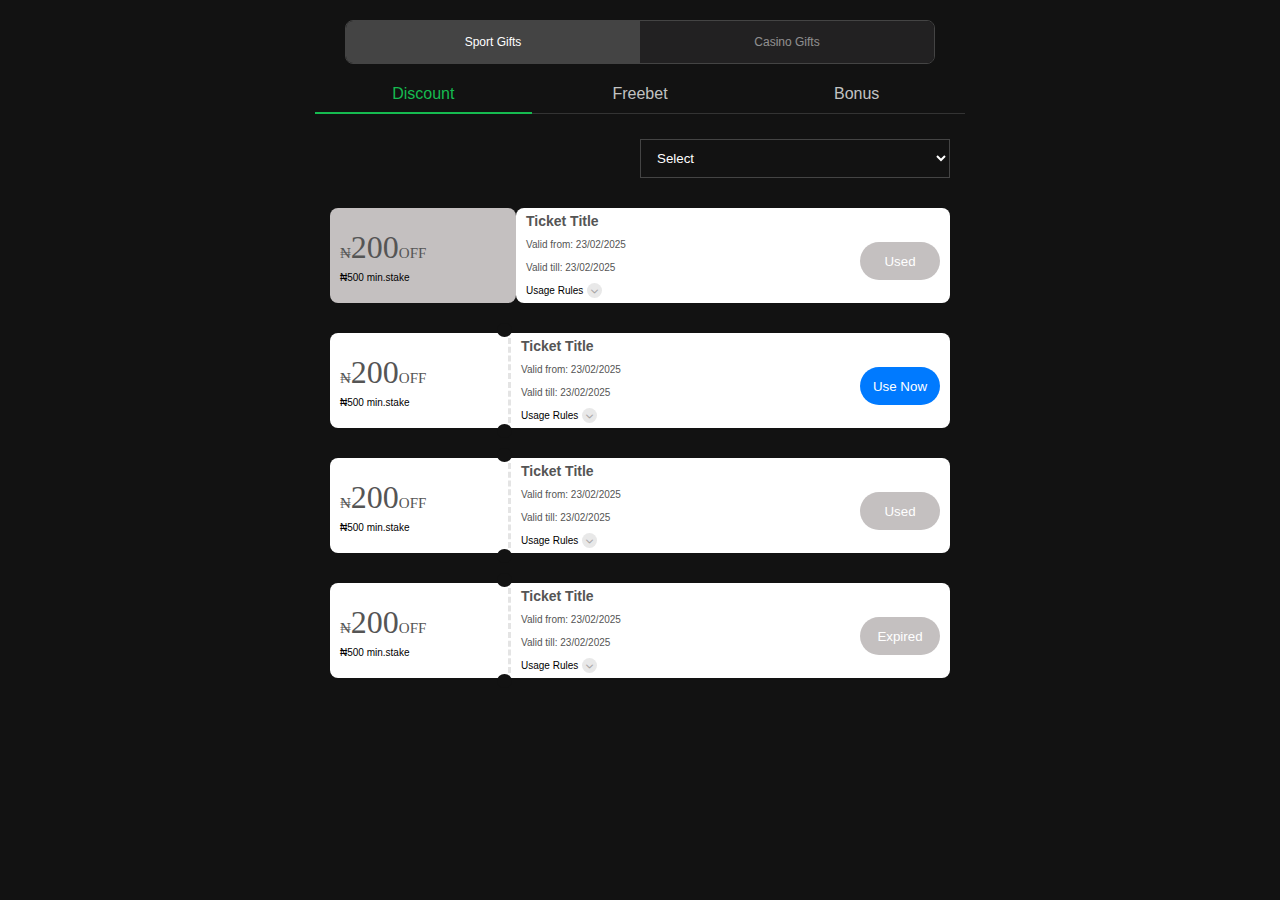
==== commit c0007016: "ticket container changes" ====
--- a/index.html
+++ b/index.html
@@ -32,14 +32,79 @@
             <div style="display: flex; flex-direction: column; align-items: flex-end;">
                 <select name="" id="" class="filter">
                     <option value="">Select</option>
-                    <option value="Pending">Pending</option>
                     <option value="Active">Active</option>
+                    <option value="Pending">Used</option>
                     <option value="Expired">Expired</option>
                 </select>
             </div>
 
             <!-- sport discount tab -->
             <div class="sportDiscountContent" id="sportDiscountContent" style="display: block;">
+
+                <div class="ticket">
+                    <div style="display: flex;">
+                        <div
+                            style="display: flex; flex-direction: column; justify-content: center; gap: 6px; margin-top: 30px; width: 30%; background-color: #c4c0c0; border-radius: 8px; padding: 5px 10px;">
+                            <div class=" ticket-section">
+                                <span class="ticket-label"
+                                    style="font-size: 32px; font-weight: 500; font-family: dinFont;">
+                                    <span class="currency">₦</span>200<span class="currency">OFF</span>
+                                </span>
+                            </div>
+                            <div>
+                                <p style="font-weight: 400; font-size: 10px;">₦500 min.stake</p>
+                            </div>
+                        </div>
+                        <div
+                            style="margin-top: 30px; width: 70%; background-color: #fff; border-radius: 8px; padding: 5px 10px; display: flex; align-items: center; justify-content: space-between; position: relative;">
+
+                            <div
+                                style="display: flex; flex-direction: row; align-items: center; justify-content: space-between; border-left: 0px; flex: 1;">
+                                <div>
+                                    <div class="ticket-section" style="margin-bottom: 10px;">
+                                        <p class="ticket-label" style="font-weight: 600; font-size: 14px;">Ticket Title
+                                        </p>
+                                    </div>
+                                    <div class="ticket-section" style="margin-bottom: 12px;">
+                                        <span class="ticket-label" style="font-size: 10px;">Valid from: 23/02/2025
+                                        </span>
+                                    </div>
+                                    <div class="ticket-section">
+                                        <span class="ticket-label" style="font-size: 10px;">Valid till: 23/02/2025
+                                        </span>
+                                    </div>
+                                    <div style="display: flex; align-items: center; gap: 4px; margin-top: 10px;">
+                                        <p style="font-size: 10px;">Usage Rules</p>
+                                        <div class="toggle-arrow" onclick="toggleExplanation(this)">
+                                            <i class="fa-solid fa-chevron-down"></i>
+                                        </div>
+                                    </div>
+                                </div>
+
+                                <div class="button-container">
+                                    <a href="" style="background: #c4c0c0">
+                                        <button>Used</button>
+                                    </a>
+                                </div>
+                            </div>
+
+                        </div>
+
+                    </div>
+
+                    <!-- explanation content here -->
+                    <div class="explanation-content">
+                        <ul>
+                            <p>Special Customer Reward</p>
+                            <li>Can be used on Sports betting only</li>
+                            <li>Can't be used on Markets DNB,HNB,ANB</li>
+                            <li>Each Selection must have an odd equal to or grater than 1.2</li>
+                            <li>Total betslip odds must be greater than 3</li>
+                            <li>₦500 minimum stake required</li>
+                        </ul>
+                    </div>
+                </div>
+
                 <!-- use now or active discount ticket -->
                 <div class="ticket">
                     <div class="ticket-container">
@@ -438,6 +503,113 @@
             <!-- sport bonus tab -->
             <div class="sportBonusContent" id="sportBonusContent" style="display: none;">
                 <!-- use now or active bonus ticket -->
+
+                <div class="ticket">
+                    <div style="display: flex;">
+                        <div
+                            style="display: flex; flex-direction: column; justify-content: center; gap: 6px; margin-top: 30px; width: 30%; background-color: #c4c0c0; border-radius: 8px; padding: 5px 10px; position: relative;">
+                            <div class="ticket-section">
+                                <span class="ticket-label"
+                                    style="font-size: 32px; font-weight: 500; font-family: dinFont"><span
+                                        class="currency">₦</span>200</span>
+                            </div>
+                            <div class="ticket-section">
+                                <span class="ticket-tier">Used</span>
+                            </div>
+                            <div
+                                style="display: flex; align-items: center; gap: 4px; position: absolute; bottom: 10px; left: 3%;">
+                                <p style="font-size: 10px;">More Details</p>
+                                <div class="toggle-arrow" onclick="toggleExplanation(this)">
+                                    <i class="fa-solid fa-chevron-down"></i>
+                                </div>
+                            </div>
+                        </div>
+
+                        <div
+                            style="margin-top: 30px; width: 70%; background-color: #fff; border-radius: 8px; padding: 5px 10px; display: flex; align-items: center; justify-content: space-between; position: relative;">
+
+                            <div
+                                style="display: flex; flex-direction: row; align-items: center; justify-content: space-between; border-left: 0px; flex: 1;">
+                                <div style="flex: 1">
+                                    <div>
+                                        <div class="ticket-section" style="margin-bottom: 5px;">
+                                            <p class="ticket-label" style="font-weight: 600; font-size: 14px;">
+                                                Registration
+                                                Bonus</p>
+                                        </div>
+                                        <p class="ticket-label" style="font-size: 10px;">Valid till: 24/02/2025</p>
+                                    </div>
+
+
+                                    <div style="margin-top: 15px; display: flex; flex-direction: column; gap: 3px;">
+                                        <div class="ticket-section">
+                                            <span class="ticket-label">Balance: ₦200
+                                            </span>
+                                            <div class="expla-cont">
+                                                <i class="fa-regular fa-circle-question"></i>
+                                                <span class="tooltip">Remaining amount to stake. Cannot be
+                                                    withdrawn.</span>
+                                            </div>
+                                        </div>
+                                        <div class="ticket-section">
+                                            <span class="ticket-label">Requirement: ₦23,920
+                                            </span>
+                                            <div class="expla-cont">
+                                                <i class="fa-regular fa-circle-question">
+                                                </i>
+                                                <span class="tooltip">Total stake needed to unlock the bonus.
+                                                </span>
+                                            </div>
+                                        </div>
+                                        <div
+                                            style="display: flex; flex-direction: row; align-items: center; justify-content: space-between;">
+                                            <div class="ticket-section">
+                                                <span class="ticket-label">Amount Staked: ₦80
+                                                </span>
+                                                <div class="expla-cont">
+                                                    <i class="fa-regular fa-circle-question">
+                                                    </i>
+                                                    <span class="tooltip">Amount wagered so far.</span>
+                                                </div>
+                                            </div>
+                                            <!-- <p class="percentage">0.33%</p> -->
+                                        </div>
+                                        <div class="ticket-section">
+                                            <div class="track">
+                                                <div class="progress" style="width: 0.33%;"></div>
+                                            </div>
+                                        </div>
+                                    </div>
+
+
+                                    <div class="button-container">
+                                        <a href="staking-history.html" style="background: #c4c0c0;">
+                                            <button>history</button>
+                                        </a>
+                                        <a href="" style="background-color: #c4c0c0;">
+                                            <button>Used</button>
+                                        </a>
+                                    </div>
+
+                                </div>
+
+                                <p class="percentage">0.33%</p>
+                            </div>
+
+                        </div>
+
+                    </div>
+
+                    <!-- explanation content here -->
+                    <div class="explanation-content">
+                        <ul>
+                            <li>⁠Bonus starts as your balance and is for casino bets only.</li>
+                            <li>Winnings stay locked until the requirement is met.</li>
+                            <li>Once met, the bonus moves to your withdrawable balance.</li>
+                        </ul>
+                    </div>
+                </div>
+
                 <div class="ticket">
                     <div class="ticket-container">
                         <div style="display: flex; flex-direction: column; justify-content: center; gap: 10px;">
@@ -447,7 +619,7 @@
                                         class="currency">₦</span>200</span>
                             </div>
                             <div class="ticket-section">
-                                <span class="ticket-tier">Pending</span>
+                                <span class="ticket-tier">Active</span>
                             </div>
                             <div
                                 style="display: flex; justify-content: flex-end; align-items: center; gap: 4px; position: absolute; bottom: 10px; left: 3%;">
@@ -466,6 +638,8 @@
                                 </div>
                                 <p class="ticket-label" style="font-size: 10px;">Valid till: 24/02/2025</p>
                             </div>
+
+
                             <div style="margin-top: 15px; display: flex; flex-direction: column; gap: 3px;">
                                 <div class="ticket-section">
                                     <span class="ticket-label">Balance: ₦200
@@ -505,6 +679,8 @@
                                 </div>
 
                             </div>
+
+
                             <div class="button-container">
                                 <a href="staking-history.html" style="background: #007aff;">
                                     <button>history</button>
@@ -543,7 +719,7 @@
                                             class="currency">₦</span>200</span>
                                 </div>
                                 <div class="ticket-section">
-                                    <span class="ticket-tier">Pending</span>
+                                    <span class="ticket-tier">Active</span>
                                 </div>
                             </div>
                             <!-- arrow icon for bonus explanation here -->
@@ -642,7 +818,7 @@
                                             class="currency">₦</span>200</span>
                                 </div>
                                 <div class="ticket-section">
-                                    <span class="ticket-tier">Pending</span>
+                                    <span class="ticket-tier">Used</span>
                                 </div>
                             </div>
                             <!-- arrow icon for bonus explanation here -->
@@ -729,7 +905,7 @@
                     </div>
                 </div>
 
-                <!-- used bonus ticket -->
+                <!-- expired bonus ticket -->
                 <div class="ticket">
                     <div class="ticket-container">
                         <div style="height: 100%;">
@@ -741,7 +917,7 @@
                                             class="currency">₦</span>200</span>
                                 </div>
                                 <div class="ticket-section">
-                                    <span class="ticket-tier">Pending</span>
+                                    <span class="ticket-tier">Expired</span>
                                 </div>
                             </div>
                             <!-- arrow icon for bonus explanation here -->
@@ -841,7 +1017,7 @@
                                         class="currency">₦</span>200</span>
                             </div>
                             <div class="ticket-section">
-                                <span class="ticket-tier">Pending</span>
+                                <span class="ticket-tier">Active</span>
                             </div>
                             <div
                                 style="display: flex; justify-content: flex-end; align-items: center; gap: 4px; position: absolute; bottom: 10px; left: 3%;">
@@ -937,7 +1113,7 @@
                                             class="currency">₦</span>200</span>
                                 </div>
                                 <div class="ticket-section">
-                                    <span class="ticket-tier">Pending</span>
+                                    <span class="ticket-tier">Active</span>
                                 </div>
                             </div>
                             <!-- arrow icon for bonus explanation here -->
@@ -1036,7 +1212,7 @@
                                             class="currency">₦</span>200</span>
                                 </div>
                                 <div class="ticket-section">
-                                    <span class="ticket-tier">Pending</span>
+                                    <span class="ticket-tier">Used</span>
                                 </div>
                             </div>
                             <!-- arrow icon for bonus explanation here -->
@@ -1123,7 +1299,7 @@
                     </div>
                 </div>
 
-                <!-- used bonus ticket -->
+                <!-- expired bonus ticket -->
                 <div class="ticket">
                     <div class="ticket-container">
                         <div style="height: 100%;">
@@ -1135,7 +1311,7 @@
                                             class="currency">₦</span>200</span>
                                 </div>
                                 <div class="ticket-section">
-                                    <span class="ticket-tier">Pending</span>
+                                    <span class="ticket-tier">Expired</span>
                                 </div>
                             </div>
                             <!-- arrow icon for bonus explanation here -->
--- a/styles.css
+++ b/styles.css
@@ -257,7 +257,7 @@
 }
 
 /* button */
-.ticket-details .button-container {
+.button-container {
   display: flex;
   flex-direction: row;
   align-items: center;
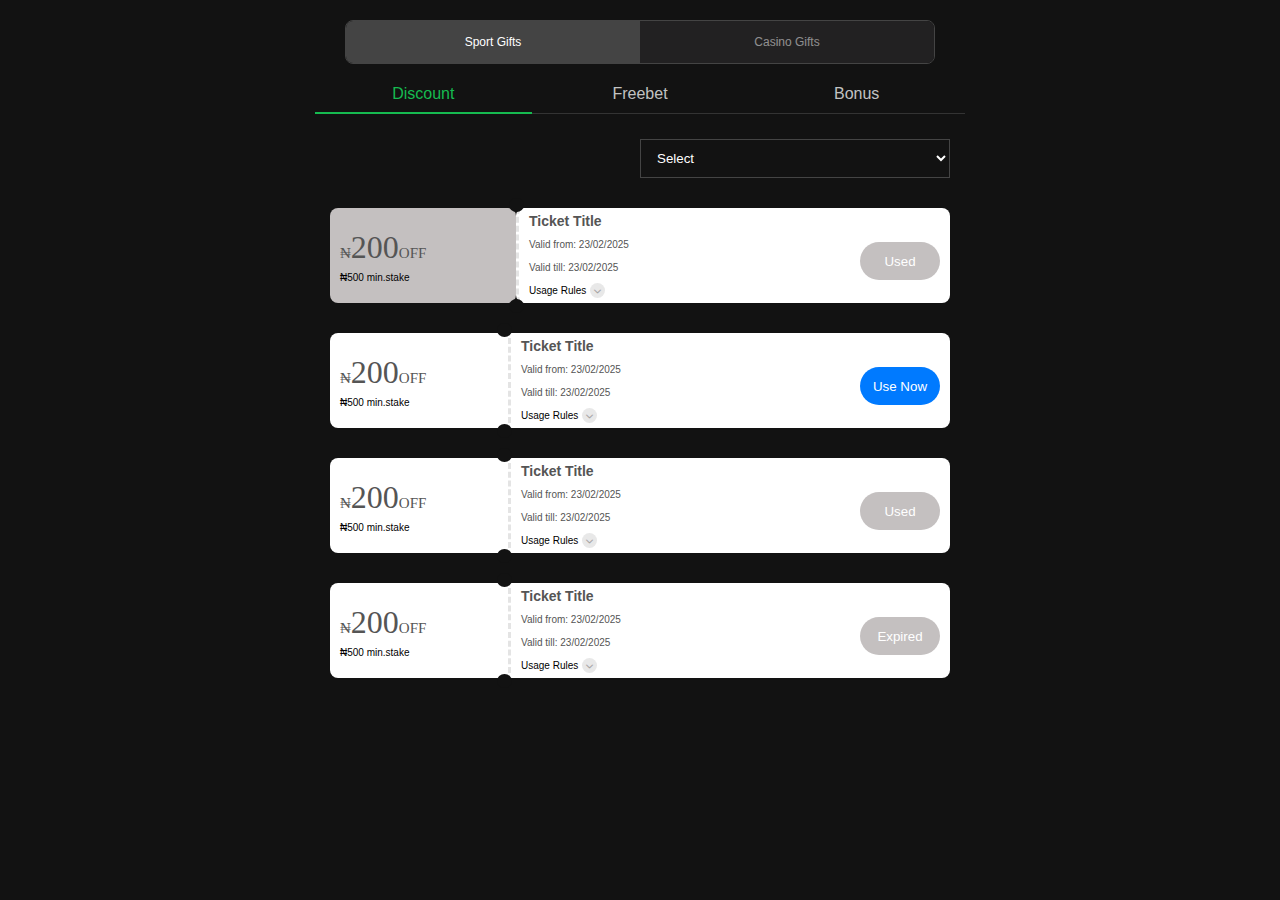
==== commit 5959b520: "ticket container changes" ====
--- a/index.html
+++ b/index.html
@@ -56,10 +56,10 @@
                             </div>
                         </div>
                         <div
-                            style="margin-top: 30px; width: 70%; background-color: #fff; border-radius: 8px; padding: 5px 10px; display: flex; align-items: center; justify-content: space-between; position: relative;">
-
-                            <div
-                                style="display: flex; flex-direction: row; align-items: center; justify-content: space-between; border-left: 0px; flex: 1;">
+                            style="margin-top: 30px; width: 70%; background-color: #fff; border-radius: 8px; padding: 5px 10px; display: flex; align-items: center; justify-content: space-between; position: relative; border-left: 3px dashed #e4e4e4;">
+
+                            <div
+                                style="display: flex; flex-direction: row; align-items: center; justify-content: space-between; flex: 1;">
                                 <div>
                                     <div class="ticket-section" style="margin-bottom: 10px;">
                                         <p class="ticket-label" style="font-weight: 600; font-size: 14px;">Ticket Title
@@ -88,8 +88,17 @@
                                 </div>
                             </div>
 
-                        </div>
-
+                            <div class="rounded-shap" style="position: absolute;
+                            height: 14px;
+                            width: 15px;
+                            border-radius: 50%;
+                            background-color: #121212;   top: -10px; left: -10px;"></div>
+                            <div class="rounded-shap" style=" position: absolute;
+                            height: 14px;
+                            width: 15px;
+                            border-radius: 50%;
+                            background-color: #121212; bottom: -10px; left: -10px;"></div>
+                        </div>
                     </div>
 
                     <!-- explanation content here -->
@@ -539,7 +548,6 @@
                                         </div>
                                         <p class="ticket-label" style="font-size: 10px;">Valid till: 24/02/2025</p>
                                     </div>
-
 
                                     <div style="margin-top: 15px; display: flex; flex-direction: column; gap: 3px;">
                                         <div class="ticket-section">
@@ -572,15 +580,13 @@
                                                     <span class="tooltip">Amount wagered so far.</span>
                                                 </div>
                                             </div>
-                                            <!-- <p class="percentage">0.33%</p> -->
                                         </div>
                                         <div class="ticket-section">
                                             <div class="track">
-                                                <div class="progress" style="width: 0.33%;"></div>
+                                                <div class="progress" style="width: 0.33%; background: #c4c0c0;"></div>
                                             </div>
                                         </div>
                                     </div>
-
 
                                     <div class="button-container">
                                         <a href="staking-history.html" style="background: #c4c0c0;">
@@ -590,14 +596,11 @@
                                             <button>Used</button>
                                         </a>
                                     </div>
-
                                 </div>
 
                                 <p class="percentage">0.33%</p>
                             </div>
-
-                        </div>
-
+                        </div>
                     </div>
 
                     <!-- explanation content here -->
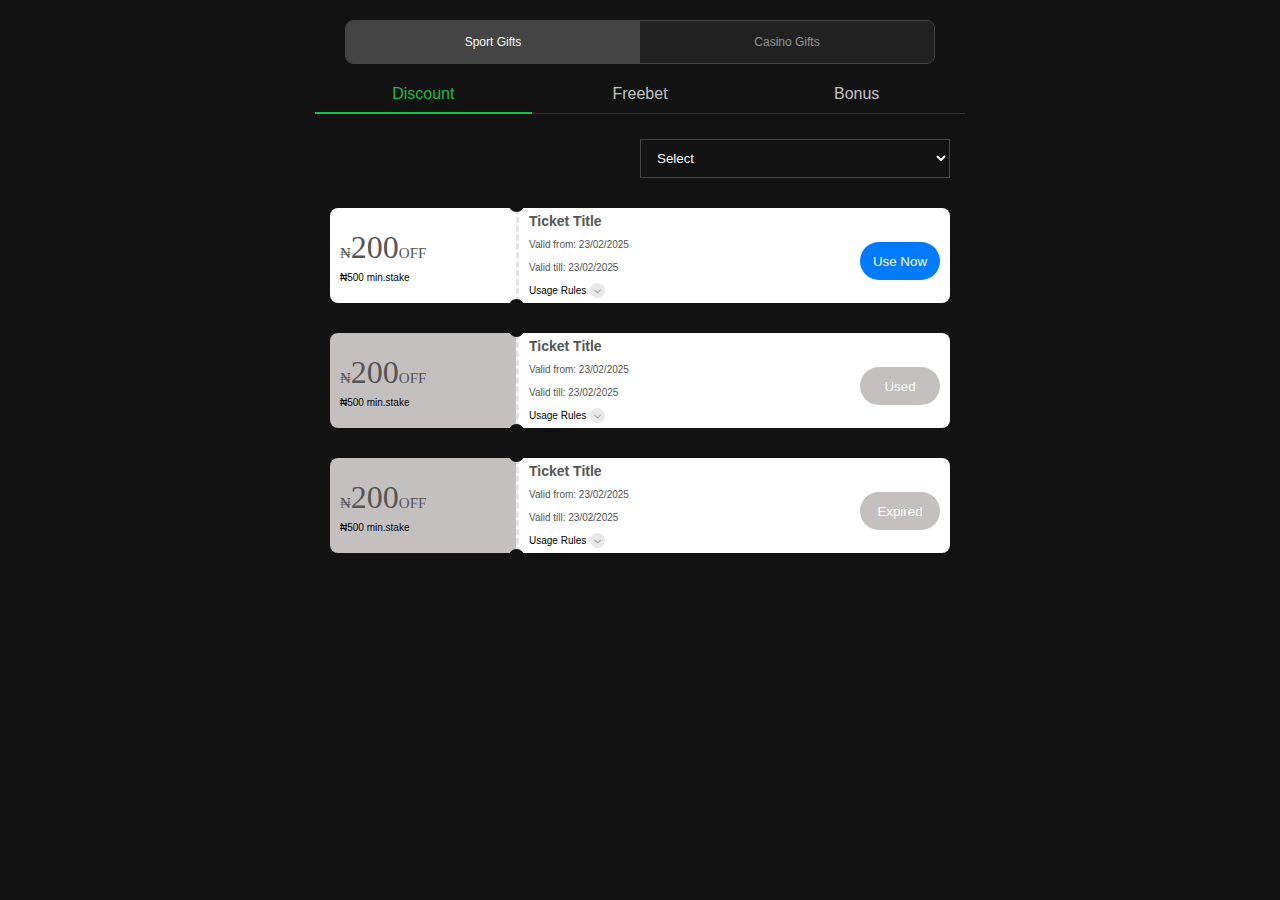
==== commit 739fc940: "ticket container changes" ====
--- a/index.html
+++ b/index.html
@@ -41,11 +41,11 @@
             <!-- sport discount tab -->
             <div class="sportDiscountContent" id="sportDiscountContent" style="display: block;">
 
-                <div class="ticket">
-                    <div style="display: flex;">
-                        <div
-                            style="display: flex; flex-direction: column; justify-content: center; gap: 6px; margin-top: 30px; width: 30%; background-color: #c4c0c0; border-radius: 8px; padding: 5px 10px;">
-                            <div class=" ticket-section">
+                <!-- use now or active discount ticket -->
+                <div class="ticket">
+                    <div class="ticket-container">
+                        <div class="ticket-left-content" style="background-color: #fff;">
+                            <div class="ticket-section">
                                 <span class="ticket-label"
                                     style="font-size: 32px; font-weight: 500; font-family: dinFont;">
                                     <span class="currency">₦</span>200<span class="currency">OFF</span>
@@ -55,11 +55,8 @@
                                 <p style="font-weight: 400; font-size: 10px;">₦500 min.stake</p>
                             </div>
                         </div>
-                        <div
-                            style="margin-top: 30px; width: 70%; background-color: #fff; border-radius: 8px; padding: 5px 10px; display: flex; align-items: center; justify-content: space-between; position: relative; border-left: 3px dashed #e4e4e4;">
-
-                            <div
-                                style="display: flex; flex-direction: row; align-items: center; justify-content: space-between; flex: 1;">
+                        <div class="ticket-details">
+                            <div class="ticket-details-container">
                                 <div>
                                     <div class="ticket-section" style="margin-bottom: 10px;">
                                         <p class="ticket-label" style="font-weight: 600; font-size: 14px;">Ticket Title
@@ -73,31 +70,23 @@
                                         <span class="ticket-label" style="font-size: 10px;">Valid till: 23/02/2025
                                         </span>
                                     </div>
-                                    <div style="display: flex; align-items: center; gap: 4px; margin-top: 10px;">
+                                    <div class="toggle-dropdown">
                                         <p style="font-size: 10px;">Usage Rules</p>
                                         <div class="toggle-arrow" onclick="toggleExplanation(this)">
-                                            <i class="fa-solid fa-chevron-down"></i>
+                                            <i class="fa-solid fa-chevron-down" style="color: rgb(164, 162, 162);"></i>
                                         </div>
                                     </div>
                                 </div>
 
                                 <div class="button-container">
-                                    <a href="" style="background: #c4c0c0">
-                                        <button>Used</button>
+                                    <a href="" style="background: #007aff">
+                                        <button>Use Now</button>
                                     </a>
                                 </div>
                             </div>
 
-                            <div class="rounded-shap" style="position: absolute;
-                            height: 14px;
-                            width: 15px;
-                            border-radius: 50%;
-                            background-color: #121212;   top: -10px; left: -10px;"></div>
-                            <div class="rounded-shap" style=" position: absolute;
-                            height: 14px;
-                            width: 15px;
-                            border-radius: 50%;
-                            background-color: #121212; bottom: -10px; left: -10px;"></div>
+                            <div class="rounded-shape"></div>
+                            <div class="rounded-shape2"></div>
                         </div>
                     </div>
 
@@ -114,10 +103,10 @@
                     </div>
                 </div>
 
-                <!-- use now or active discount ticket -->
-                <div class="ticket">
-                    <div class="ticket-container">
-                        <div style="display: flex; flex-direction: column; justify-content: center; gap: 6px;">
+                <!-- used discount ticket-->
+                <div class="ticket">
+                    <div class="ticket-container">
+                        <div class="ticket-left-content">
                             <div class="ticket-section">
                                 <span class="ticket-label"
                                     style="font-size: 32px; font-weight: 500; font-family: dinFont;">
@@ -128,9 +117,8 @@
                                 <p style="font-weight: 400; font-size: 10px;">₦500 min.stake</p>
                             </div>
                         </div>
-
-                        <div class="ticket-details">
-                            <div style="display: flex; align-items: center; justify-content: space-between;">
+                        <div class="ticket-details">
+                            <div class="ticket-details-container">
                                 <div>
                                     <div class="ticket-section" style="margin-bottom: 10px;">
                                         <p class="ticket-label" style="font-weight: 600; font-size: 14px;">Ticket Title
@@ -144,26 +132,24 @@
                                         <span class="ticket-label" style="font-size: 10px;">Valid till: 23/02/2025
                                         </span>
                                     </div>
-                                    <div style="display: flex; align-items: center; gap: 4px; margin-top: 10px;">
+                                    <div class="toggle-dropdown">
                                         <p style="font-size: 10px;">Usage Rules</p>
                                         <div class="toggle-arrow" onclick="toggleExplanation(this)">
-                                            <i class="fa-solid fa-chevron-down"></i>
+                                            <i class="fa-solid fa-chevron-down" style="color: rgb(164, 162, 162);"></i>
                                         </div>
                                     </div>
                                 </div>
 
                                 <div class="button-container">
-                                    <a href="" style="background: #007aff">
-                                        <button>Use Now</button>
+                                    <a href="" style="background: #c4c0c0">
+                                        <button>Used</button>
                                     </a>
                                 </div>
                             </div>
 
-                            <!-- <div class="separator"></div> -->
                             <div class="rounded-shape"></div>
                             <div class="rounded-shape2"></div>
                         </div>
-
                     </div>
 
                     <!-- explanation content here -->
@@ -179,10 +165,10 @@
                     </div>
                 </div>
 
-                <!-- used discount ticket-->
-                <div class="ticket">
-                    <div class="ticket-container">
-                        <div style="display: flex; flex-direction: column; justify-content: center; gap: 6px;">
+                <!-- expired discount ticket -->
+                <div class="ticket">
+                    <div class="ticket-container">
+                        <div class="ticket-left-content">
                             <div class="ticket-section">
                                 <span class="ticket-label"
                                     style="font-size: 32px; font-weight: 500; font-family: dinFont;">
@@ -193,9 +179,8 @@
                                 <p style="font-weight: 400; font-size: 10px;">₦500 min.stake</p>
                             </div>
                         </div>
-
-                        <div class="ticket-details">
-                            <div style="display: flex; align-items: center; justify-content: space-between;">
+                        <div class="ticket-details">
+                            <div class="ticket-details-container">
                                 <div>
                                     <div class="ticket-section" style="margin-bottom: 10px;">
                                         <p class="ticket-label" style="font-weight: 600; font-size: 14px;">Ticket Title
@@ -209,26 +194,24 @@
                                         <span class="ticket-label" style="font-size: 10px;">Valid till: 23/02/2025
                                         </span>
                                     </div>
-                                    <div style="display: flex; align-items: center; gap: 4px; margin-top: 10px;">
+                                    <div class="toggle-dropdown">
                                         <p style="font-size: 10px;">Usage Rules</p>
                                         <div class="toggle-arrow" onclick="toggleExplanation(this)">
-                                            <i class="fa-solid fa-chevron-down"></i>
+                                            <i class="fa-solid fa-chevron-down" style="color: rgb(164, 162, 162);"></i>
                                         </div>
                                     </div>
                                 </div>
 
                                 <div class="button-container">
                                     <a href="" style="background: #c4c0c0">
-                                        <button disabled>Used</button>
+                                        <button>Expired</button>
                                     </a>
                                 </div>
                             </div>
 
-                            <!-- <div class="separator"></div> -->
                             <div class="rounded-shape"></div>
                             <div class="rounded-shape2"></div>
                         </div>
-
                     </div>
 
                     <!-- explanation content here -->
@@ -243,24 +226,24 @@
                         </ul>
                     </div>
                 </div>
-
-                <!-- expired discount ticket -->
-                <div class="ticket">
-                    <div class="ticket-container">
-                        <div style="display: flex; flex-direction: column; justify-content: center; gap: 6px;">
+            </div>
+
+            <!-- sport freebet tab -->
+            <div class="sportFreebetContent" id="sportFreebetContent" style="display: none;">
+
+                <!-- use now or active discount ticket -->
+                <div class="ticket">
+                    <div class="ticket-container">
+                        <div class="ticket-left-content" style="background-color: #fff;">
                             <div class="ticket-section">
                                 <span class="ticket-label"
                                     style="font-size: 32px; font-weight: 500; font-family: dinFont;">
-                                    <span class="currency">₦</span>200<span class="currency">OFF</span>
+                                    <span class="currency">₦</span>200
                                 </span>
                             </div>
-                            <div>
-                                <p style="font-weight: 400; font-size: 10px;">₦500 min.stake</p>
-                            </div>
-                        </div>
-
-                        <div class="ticket-details">
-                            <div style="display: flex; align-items: center; justify-content: space-between;">
+                        </div>
+                        <div class="ticket-details">
+                            <div class="ticket-details-container">
                                 <div>
                                     <div class="ticket-section" style="margin-bottom: 10px;">
                                         <p class="ticket-label" style="font-weight: 600; font-size: 14px;">Ticket Title
@@ -274,77 +257,10 @@
                                         <span class="ticket-label" style="font-size: 10px;">Valid till: 23/02/2025
                                         </span>
                                     </div>
-                                    <div style="display: flex; align-items: center; gap: 4px; margin-top: 10px;">
+                                    <div class="toggle-dropdown">
                                         <p style="font-size: 10px;">Usage Rules</p>
                                         <div class="toggle-arrow" onclick="toggleExplanation(this)">
-                                            <i class="fa-solid fa-chevron-down"></i>
-                                        </div>
-                                    </div>
-                                </div>
-
-                                <div class="button-container">
-                                    <a href="" style="background: #c4c0c0">
-                                        <button disabled>Expired</button>
-                                    </a>
-                                </div>
-                            </div>
-
-                            <!-- <div class="separator"></div> -->
-                            <div class="rounded-shape"></div>
-                            <div class="rounded-shape2"></div>
-                        </div>
-
-                    </div>
-
-                    <!-- explanation content here -->
-                    <div class="explanation-content">
-                        <ul>
-                            <p>Special Customer Reward</p>
-                            <li>Can be used on Sports betting only</li>
-                            <li>Can't be used on Markets DNB,HNB,ANB</li>
-                            <li>Each Selection must have an odd equal to or grater than 1.2</li>
-                            <li>Total betslip odds must be greater than 3</li>
-                            <li>₦500 minimum stake required</li>
-                        </ul>
-                    </div>
-                </div>
-            </div>
-
-            <!-- sport freebet tab -->
-            <div class="sportFreebetContent" id="sportFreebetContent" style="display: none;">
-
-                <!-- use now or active discount ticket -->
-                <div class="ticket">
-                    <div class="ticket-container">
-                        <div style="display: flex; flex-direction: column; justify-content: center; gap: 10px;">
-                            <div class="ticket-section">
-                                <div class="ticket-section">
-                                    <span class="ticket-label"
-                                        style="font-size: 32px; font-weight: 500; font-family: dinFont;"><span
-                                            class="currency">₦</span>200</span>
-                                </div>
-                            </div>
-                        </div>
-
-                        <div class="ticket-details">
-                            <div style="display: flex; align-items: center; justify-content: space-between;">
-                                <div>
-                                    <div class="ticket-section" style="margin-bottom: 10px;">
-                                        <p class="ticket-label" style="font-weight: 600; font-size: 14px;">Ticket Title
-                                        </p>
-                                    </div>
-                                    <div class="ticket-section" style="margin-bottom: 12px;">
-                                        <span class="ticket-label" style="font-size: 10px;">Valid from: 23/02/2025
-                                        </span>
-                                    </div>
-                                    <div class="ticket-section">
-                                        <span class="ticket-label" style="font-size: 10px;">Valid till: 23/02/2025
-                                        </span>
-                                    </div>
-                                    <div style="display: flex; align-items: center; gap: 4px; margin-top: 10px;">
-                                        <p style="font-size: 10px;">Usage Rules</p>
-                                        <div class="toggle-arrow" onclick="toggleExplanation(this)">
-                                            <i class="fa-solid fa-chevron-down"></i>
+                                            <i class="fa-solid fa-chevron-down" style="color: rgb(164, 162, 162);"></i>
                                         </div>
                                     </div>
                                 </div>
@@ -356,11 +272,9 @@
                                 </div>
                             </div>
 
-                            <!-- <div class="separator"></div> -->
                             <div class="rounded-shape"></div>
                             <div class="rounded-shape2"></div>
                         </div>
-
                     </div>
 
                     <!-- explanation content here -->
@@ -378,21 +292,19 @@
                     </div>
                 </div>
 
-                <!-- used freebet ticket -->
-                <div class="ticket">
-                    <div class="ticket-container">
-                        <div style="display: flex; flex-direction: column; justify-content: center; gap: 10px;">
+                <!-- used freebet ticket-->
+                <div class="ticket">
+                    <div class="ticket-container">
+                        <div class="ticket-left-content">
                             <div class="ticket-section">
-                                <div class="ticket-section">
-                                    <span class="ticket-label"
-                                        style="font-size: 32px; font-weight: 500; font-family: dinFont;"><span
-                                            class="currency">₦</span>200</span>
-                                </div>
-                            </div>
-                        </div>
-
-                        <div class="ticket-details">
-                            <div style="display: flex; align-items: center; justify-content: space-between;">
+                                <span class="ticket-label"
+                                    style="font-size: 32px; font-weight: 500; font-family: dinFont;">
+                                    <span class="currency">₦</span>200
+                                </span>
+                            </div>
+                        </div>
+                        <div class="ticket-details">
+                            <div class="ticket-details-container">
                                 <div>
                                     <div class="ticket-section" style="margin-bottom: 10px;">
                                         <p class="ticket-label" style="font-weight: 600; font-size: 14px;">Ticket Title
@@ -406,10 +318,10 @@
                                         <span class="ticket-label" style="font-size: 10px;">Valid till: 23/02/2025
                                         </span>
                                     </div>
-                                    <div style="display: flex; align-items: center; gap: 4px; margin-top: 10px;">
+                                    <div class="toggle-dropdown">
                                         <p style="font-size: 10px;">Usage Rules</p>
                                         <div class="toggle-arrow" onclick="toggleExplanation(this)">
-                                            <i class="fa-solid fa-chevron-down"></i>
+                                            <i class="fa-solid fa-chevron-down" style="color: rgb(164, 162, 162);"></i>
                                         </div>
                                     </div>
                                 </div>
@@ -421,11 +333,9 @@
                                 </div>
                             </div>
 
-                            <!-- <div class="separator"></div> -->
                             <div class="rounded-shape"></div>
                             <div class="rounded-shape2"></div>
                         </div>
-
                     </div>
 
                     <!-- explanation content here -->
@@ -446,18 +356,16 @@
                 <!-- expired freebet ticket -->
                 <div class="ticket">
                     <div class="ticket-container">
-                        <div style="display: flex; flex-direction: column; justify-content: center; gap: 10px;">
+                        <div class="ticket-left-content">
                             <div class="ticket-section">
-                                <div class="ticket-section">
-                                    <span class="ticket-label"
-                                        style="font-size: 32px; font-weight: 500; font-family: dinFont;"><span
-                                            class="currency">₦</span>200</span>
-                                </div>
-                            </div>
-                        </div>
-
-                        <div class="ticket-details">
-                            <div style="display: flex; align-items: center; justify-content: space-between;">
+                                <span class="ticket-label"
+                                    style="font-size: 32px; font-weight: 500; font-family: dinFont;">
+                                    <span class="currency">₦</span>200
+                                </span>
+                            </div>
+                        </div>
+                        <div class="ticket-details">
+                            <div class="ticket-details-container">
                                 <div>
                                     <div class="ticket-section" style="margin-bottom: 10px;">
                                         <p class="ticket-label" style="font-weight: 600; font-size: 14px;">Ticket Title
@@ -471,10 +379,10 @@
                                         <span class="ticket-label" style="font-size: 10px;">Valid till: 23/02/2025
                                         </span>
                                     </div>
-                                    <div style="display: flex; align-items: center; gap: 4px; margin-top: 10px;">
+                                    <div class="toggle-dropdown">
                                         <p style="font-size: 10px;">Usage Rules</p>
                                         <div class="toggle-arrow" onclick="toggleExplanation(this)">
-                                            <i class="fa-solid fa-chevron-down"></i>
+                                            <i class="fa-solid fa-chevron-down" style="color: rgb(164, 162, 162);"></i>
                                         </div>
                                     </div>
                                 </div>
@@ -486,11 +394,9 @@
                                 </div>
                             </div>
 
-                            <!-- <div class="separator"></div> -->
                             <div class="rounded-shape"></div>
                             <div class="rounded-shape2"></div>
                         </div>
-
                     </div>
 
                     <!-- explanation content here -->
@@ -512,33 +418,22 @@
             <!-- sport bonus tab -->
             <div class="sportBonusContent" id="sportBonusContent" style="display: none;">
                 <!-- use now or active bonus ticket -->
-
-                <div class="ticket">
-                    <div style="display: flex;">
-                        <div
-                            style="display: flex; flex-direction: column; justify-content: center; gap: 6px; margin-top: 30px; width: 30%; background-color: #c4c0c0; border-radius: 8px; padding: 5px 10px; position: relative;">
-                            <div class="ticket-section">
-                                <span class="ticket-label"
-                                    style="font-size: 32px; font-weight: 500; font-family: dinFont"><span
-                                        class="currency">₦</span>200</span>
-                            </div>
-                            <div class="ticket-section">
-                                <span class="ticket-tier">Used</span>
-                            </div>
-                            <div
-                                style="display: flex; align-items: center; gap: 4px; position: absolute; bottom: 10px; left: 3%;">
+                <div class="ticket">
+                    <div class="ticket-container">
+                        <div class="ticket-left-content" style="background: #fff;">
+                            <span class="ticket-label"
+                                style="font-size: 32px; font-weight: 500; font-family: dinFont"><span
+                                    class="currency">₦</span>200</span>
+                            <div class="toggle-dropdown" style="position: absolute; bottom: 10px; left: 3%;">
                                 <p style="font-size: 10px;">More Details</p>
                                 <div class="toggle-arrow" onclick="toggleExplanation(this)">
-                                    <i class="fa-solid fa-chevron-down"></i>
-                                </div>
-                            </div>
-                        </div>
-
-                        <div
-                            style="margin-top: 30px; width: 70%; background-color: #fff; border-radius: 8px; padding: 5px 10px; display: flex; align-items: center; justify-content: space-between; position: relative;">
-
-                            <div
-                                style="display: flex; flex-direction: row; align-items: center; justify-content: space-between; border-left: 0px; flex: 1;">
+                                    <i class="fa-solid fa-chevron-down" style="color: rgb(164, 162, 162);"></i>
+                                </div>
+                            </div>
+                        </div>
+
+                        <div class="ticket-details">
+                            <div class="ticket-details-container">
                                 <div style="flex: 1">
                                     <div>
                                         <div class="ticket-section" style="margin-bottom: 5px;">
@@ -583,6 +478,190 @@
                                         </div>
                                         <div class="ticket-section">
                                             <div class="track">
+                                                <div class="progress" style="width: 0.33%;"></div>
+                                            </div>
+                                        </div>
+                                    </div>
+
+                                    <div class="button-container">
+                                        <a href="staking-history.html" style="background: #82370b;">
+                                            <button>history</button>
+                                        </a>
+                                        <a href="" style="background-color: #007aff;">
+                                            <button>Use Now</button>
+                                        </a>
+                                    </div>
+                                </div>
+                                <p class="percentage">0.33%</p>
+                                <div class="rounded-shape"></div>
+                                <div class="rounded-shape2"></div>
+                            </div>
+                        </div>
+                    </div>
+
+                    <!-- explanation content here -->
+                    <div class="explanation-content">
+                        <ul>
+                            <li>⁠Bonus starts as your balance and is for casino bets only.</li>
+                            <li>Winnings stay locked until the requirement is met.</li>
+                            <li>Once met, the bonus moves to your withdrawable balance.</li>
+                        </ul>
+                    </div>
+                </div>
+
+                <!-- use now or active bonus ticket -->
+                <div class="ticket">
+                    <div class="ticket-container">
+                        <div class="ticket-left-content" style="background: #fff;">
+                            <span class="ticket-label"
+                                style="font-size: 32px; font-weight: 500; font-family: dinFont"><span
+                                    class="currency">₦</span>200</span>
+                            <div class="toggle-dropdown" style="position: absolute; bottom: 10px; left: 3%;">
+                                <p style="font-size: 10px;">More Details</p>
+                                <div class="toggle-arrow" onclick="toggleExplanation(this)">
+                                    <i class="fa-solid fa-chevron-down" style="color: rgb(164, 162, 162);"></i>
+                                </div>
+                            </div>
+                        </div>
+
+                        <div class="ticket-details">
+                            <div class="ticket-details-container">
+                                <div style="flex: 1">
+                                    <div>
+                                        <div class="ticket-section" style="margin-bottom: 5px;">
+                                            <p class="ticket-label" style="font-weight: 600; font-size: 14px;">
+                                                Registration
+                                                Bonus</p>
+                                        </div>
+                                        <p class="ticket-label" style="font-size: 10px;">Valid till: 24/02/2025</p>
+                                    </div>
+
+                                    <div style="margin-top: 15px; display: flex; flex-direction: column; gap: 3px;">
+                                        <div class="ticket-section">
+                                            <span class="ticket-label">Balance: ₦200
+                                            </span>
+                                            <div class="expla-cont">
+                                                <i class="fa-regular fa-circle-question"></i>
+                                                <span class="tooltip">Remaining amount to stake. Cannot be
+                                                    withdrawn.</span>
+                                            </div>
+                                        </div>
+                                        <div class="ticket-section">
+                                            <span class="ticket-label">Requirement: ₦23,920
+                                            </span>
+                                            <div class="expla-cont">
+                                                <i class="fa-regular fa-circle-question">
+                                                </i>
+                                                <span class="tooltip">Total stake needed to unlock the bonus.
+                                                </span>
+                                            </div>
+                                        </div>
+                                        <div
+                                            style="display: flex; flex-direction: row; align-items: center; justify-content: space-between;">
+                                            <div class="ticket-section">
+                                                <span class="ticket-label">Amount Staked: ₦80
+                                                </span>
+                                                <div class="expla-cont">
+                                                    <i class="fa-regular fa-circle-question">
+                                                    </i>
+                                                    <span class="tooltip">Amount wagered so far.</span>
+                                                </div>
+                                            </div>
+                                        </div>
+                                        <div class="ticket-section">
+                                            <div class="track">
+                                                <div class="progress" style="width: 100%;"></div>
+                                            </div>
+                                        </div>
+                                    </div>
+
+                                    <div class="button-container">
+                                        <a href="staking-history.html" style="background: #82370b;">
+                                            <button>history</button>
+                                        </a>
+                                        <a href="" style="background-color: #007aff;">
+                                            <button>Use Now</button>
+                                        </a>
+                                    </div>
+                                </div>
+                                <p class="percentage">100%</p>
+                                <div class="rounded-shape"></div>
+                                <div class="rounded-shape2"></div>
+                            </div>
+                        </div>
+                    </div>
+
+                    <!-- explanation content here -->
+                    <div class="explanation-content">
+                        <ul>
+                            <li>⁠Bonus starts as your balance and is for casino bets only.</li>
+                            <li>Winnings stay locked until the requirement is met.</li>
+                            <li>Once met, the bonus moves to your withdrawable balance.</li>
+                        </ul>
+                    </div>
+                </div>
+
+                <!-- used bonus ticket -->
+                <div class="ticket">
+                    <div class="ticket-container">
+                        <div class="ticket-left-content">
+                            <span class="ticket-label"
+                                style="font-size: 32px; font-weight: 500; font-family: dinFont"><span
+                                    class="currency">₦</span>200</span>
+                            <div class="toggle-dropdown" style="position: absolute; bottom: 10px; left: 3%;">
+                                <p style="font-size: 10px;">More Details</p>
+                                <div class="toggle-arrow" onclick="toggleExplanation(this)">
+                                    <i class="fa-solid fa-chevron-down" style="color: rgb(164, 162, 162);"></i>
+                                </div>
+                            </div>
+                        </div>
+
+                        <div class="ticket-details">
+                            <div class="ticket-details-container">
+                                <div style="flex: 1">
+                                    <div>
+                                        <div class="ticket-section" style="margin-bottom: 5px;">
+                                            <p class="ticket-label" style="font-weight: 600; font-size: 14px;">
+                                                Registration
+                                                Bonus</p>
+                                        </div>
+                                        <p class="ticket-label" style="font-size: 10px;">Valid till: 24/02/2025</p>
+                                    </div>
+
+                                    <div style="margin-top: 15px; display: flex; flex-direction: column; gap: 3px;">
+                                        <div class="ticket-section">
+                                            <span class="ticket-label">Balance: ₦200
+                                            </span>
+                                            <div class="expla-cont">
+                                                <i class="fa-regular fa-circle-question"></i>
+                                                <span class="tooltip">Remaining amount to stake. Cannot be
+                                                    withdrawn.</span>
+                                            </div>
+                                        </div>
+                                        <div class="ticket-section">
+                                            <span class="ticket-label">Requirement: ₦23,920
+                                            </span>
+                                            <div class="expla-cont">
+                                                <i class="fa-regular fa-circle-question">
+                                                </i>
+                                                <span class="tooltip">Total stake needed to unlock the bonus.
+                                                </span>
+                                            </div>
+                                        </div>
+                                        <div
+                                            style="display: flex; flex-direction: row; align-items: center; justify-content: space-between;">
+                                            <div class="ticket-section">
+                                                <span class="ticket-label">Amount Staked: ₦80
+                                                </span>
+                                                <div class="expla-cont">
+                                                    <i class="fa-regular fa-circle-question">
+                                                    </i>
+                                                    <span class="tooltip">Amount wagered so far.</span>
+                                                </div>
+                                            </div>
+                                        </div>
+                                        <div class="ticket-section">
+                                            <div class="track">
                                                 <div class="progress" style="width: 0.33%; background: #c4c0c0;"></div>
                                             </div>
                                         </div>
@@ -597,8 +676,9 @@
                                         </a>
                                     </div>
                                 </div>
-
                                 <p class="percentage">0.33%</p>
+                                <div class="rounded-shape"></div>
+                                <div class="rounded-shape2"></div>
                             </div>
                         </div>
                     </div>
@@ -613,91 +693,86 @@
                     </div>
                 </div>
 
-                <div class="ticket">
-                    <div class="ticket-container">
-                        <div style="display: flex; flex-direction: column; justify-content: center; gap: 10px;">
-                            <div class="ticket-section">
-                                <span class="ticket-label"
-                                    style="font-size: 32px; font-weight: 500; font-family: dinFont"><span
-                                        class="currency">₦</span>200</span>
-                            </div>
-                            <div class="ticket-section">
-                                <span class="ticket-tier">Active</span>
-                            </div>
-                            <div
-                                style="display: flex; justify-content: flex-end; align-items: center; gap: 4px; position: absolute; bottom: 10px; left: 3%;">
+                <!-- expired bonus ticket -->
+                <div class="ticket">
+                    <div class="ticket-container">
+                        <div class="ticket-left-content">
+                            <span class="ticket-label"
+                                style="font-size: 32px; font-weight: 500; font-family: dinFont"><span
+                                    class="currency">₦</span>200</span>
+                            <div class="toggle-dropdown" style="position: absolute; bottom: 10px; left: 3%;">
                                 <p style="font-size: 10px;">More Details</p>
                                 <div class="toggle-arrow" onclick="toggleExplanation(this)">
-                                    <i class="fa-solid fa-chevron-down"></i>
-                                </div>
-                            </div>
-                        </div>
-
-                        <div class="ticket-details">
-                            <div>
-                                <div class="ticket-section" style="margin-bottom: 5px;">
-                                    <p class="ticket-label" style="font-weight: 600; font-size: 14px;">Registration
-                                        Bonus</p>
-                                </div>
-                                <p class="ticket-label" style="font-size: 10px;">Valid till: 24/02/2025</p>
-                            </div>
-
-
-                            <div style="margin-top: 15px; display: flex; flex-direction: column; gap: 3px;">
-                                <div class="ticket-section">
-                                    <span class="ticket-label">Balance: ₦200
-                                    </span>
-                                    <div class="expla-cont">
-                                        <i class="fa-regular fa-circle-question"></i>
-                                        <span class="tooltip">Remaining amount to stake. Cannot be withdrawn.</span>
-                                    </div>
-                                </div>
-                                <div class="ticket-section">
-                                    <span class="ticket-label">Requirement: ₦23,920
-                                    </span>
-                                    <div class="expla-cont">
-                                        <i class="fa-regular fa-circle-question">
-                                        </i>
-                                        <span class="tooltip">Total stake needed to unlock the bonus.
-                                        </span>
-                                    </div>
-                                </div>
-                                <div
-                                    style="display: flex; flex-direction: row; align-items: center; justify-content: space-between;">
-                                    <div class="ticket-section">
-                                        <span class="ticket-label">Amount Staked: ₦80
-                                        </span>
-                                        <div class="expla-cont">
-                                            <i class="fa-regular fa-circle-question">
-                                            </i>
-                                            <span class="tooltip">Amount wagered so far.</span>
-                                        </div>
-                                    </div>
-                                    <p class="percentage">0.33%</p>
-                                </div>
-                                <div class="ticket-section">
-                                    <div class="track">
-                                        <div class="progress" style="width: 0.33%;"></div>
-                                    </div>
-                                </div>
-
-                            </div>
-
-
-                            <div class="button-container">
-                                <a href="staking-history.html" style="background: #007aff;">
-                                    <button>history</button>
-                                </a>
-                                <a href="" style="background-color: #82370b;">
-                                    <button>Use Now</button>
-                                </a>
-                            </div>
-
-                            <!-- <div class="separator"></div> -->
-                            <div class="rounded-shape"></div>
-                            <div class="rounded-shape2"></div>
-                        </div>
-
+                                    <i class="fa-solid fa-chevron-down" style="color: rgb(164, 162, 162);"></i>
+                                </div>
+                            </div>
+                        </div>
+
+                        <div class="ticket-details">
+                            <div class="ticket-details-container">
+                                <div style="flex: 1">
+                                    <div>
+                                        <div class="ticket-section" style="margin-bottom: 5px;">
+                                            <p class="ticket-label" style="font-weight: 600; font-size: 14px;">
+                                                Registration
+                                                Bonus</p>
+                                        </div>
+                                        <p class="ticket-label" style="font-size: 10px;">Valid till: 24/02/2025</p>
+                                    </div>
+
+                                    <div style="margin-top: 15px; display: flex; flex-direction: column; gap: 3px;">
+                                        <div class="ticket-section">
+                                            <span class="ticket-label">Balance: ₦200
+                                            </span>
+                                            <div class="expla-cont">
+                                                <i class="fa-regular fa-circle-question"></i>
+                                                <span class="tooltip">Remaining amount to stake. Cannot be
+                                                    withdrawn.</span>
+                                            </div>
+                                        </div>
+                                        <div class="ticket-section">
+                                            <span class="ticket-label">Requirement: ₦23,920
+                                            </span>
+                                            <div class="expla-cont">
+                                                <i class="fa-regular fa-circle-question">
+                                                </i>
+                                                <span class="tooltip">Total stake needed to unlock the bonus.
+                                                </span>
+                                            </div>
+                                        </div>
+                                        <div
+                                            style="display: flex; flex-direction: row; align-items: center; justify-content: space-between;">
+                                            <div class="ticket-section">
+                                                <span class="ticket-label">Amount Staked: ₦80
+                                                </span>
+                                                <div class="expla-cont">
+                                                    <i class="fa-regular fa-circle-question">
+                                                    </i>
+                                                    <span class="tooltip">Amount wagered so far.</span>
+                                                </div>
+                                            </div>
+                                        </div>
+                                        <div class="ticket-section">
+                                            <div class="track">
+                                                <div class="progress" style="width: 0.33%; background: #c4c0c0;"></div>
+                                            </div>
+                                        </div>
+                                    </div>
+
+                                    <div class="button-container">
+                                        <a href="staking-history.html" style="background: #c4c0c0;">
+                                            <button>history</button>
+                                        </a>
+                                        <a href="" style="background-color: #c4c0c0;">
+                                            <button>Expired</button>
+                                        </a>
+                                    </div>
+                                </div>
+                                <p class="percentage">0.33%</p>
+                                <div class="rounded-shape"></div>
+                                <div class="rounded-shape2"></div>
+                            </div>
+                        </div>
                     </div>
 
                     <!-- explanation content here -->
@@ -709,97 +784,94 @@
                         </ul>
                     </div>
                 </div>
+            </div>
+
+            <!-- casino bonus tab -->
+            <div class="casinoGiftContent" id="casinoGiftContent" style="display: none;">
 
                 <!-- use now or active bonus ticket -->
                 <div class="ticket">
                     <div class="ticket-container">
-                        <div style="height: 100%;">
-                            <div
-                                style="display: flex; flex-direction: column; justify-content: center; gap: 10px; flex: 1;">
-                                <div class="ticket-section">
-                                    <span class="ticket-label"
-                                        style="font-size: 32px; font-weight: 500; font-family: dinFont;"><span
-                                            class="currency">₦</span>200</span>
-                                </div>
-                                <div class="ticket-section">
-                                    <span class="ticket-tier">Active</span>
-                                </div>
-                            </div>
-                            <!-- arrow icon for bonus explanation here -->
-                            <div
-                                style="display: flex; justify-content: center; align-items: center; gap: 4px; margin-top: auto; position: absolute; bottom: 10px; left: 3%;">
+                        <div class="ticket-left-content" style="background: #fff;">
+                            <span class="ticket-label"
+                                style="font-size: 32px; font-weight: 500; font-family: dinFont"><span
+                                    class="currency">₦</span>200</span>
+                            <div class="toggle-dropdown" style="position: absolute; bottom: 10px; left: 3%;">
                                 <p style="font-size: 10px;">More Details</p>
                                 <div class="toggle-arrow" onclick="toggleExplanation(this)">
-                                    <i class="fa-solid fa-chevron-down"></i>
-                                </div>
-                            </div>
-                        </div>
-
-                        <div class="ticket-details">
-                            <div>
-                                <div class="ticket-section" style="margin-bottom: 5px;">
-                                    <p class="ticket-label" style="font-weight: 600; font-size: 14px;">Ticket Title</p>
-                                </div>
-                                <p class="ticket-label" style="font-size: 10px;">Valid till:
-                                    24/02/2025</p>
-                            </div>
-                            <div style="margin-top: 15px; display: flex; flex-direction: column; gap: 3px;">
-                                <div class="ticket-section">
-                                    <span class="ticket-label">Balance: ₦200
-                                    </span>
-                                    <div class="expla-cont">
-                                        <i class="fa-regular fa-circle-question">
-                                        </i>
-                                        <span class="tooltip">Remaining amount to stake. Cannot be withdrawn. </span>
-                                    </div>
-                                </div>
-                                <div class="ticket-section">
-                                    <span class="ticket-label">Requirement: ₦200
-                                    </span>
-                                    <div class="expla-cont">
-                                        <i class="fa-regular fa-circle-question">
-                                        </i>
-                                        <span class="tooltip">Total stake needed to unlock the bonus.
-                                        </span>
-                                    </div>
-                                </div>
-                                <div
-                                    style="display: flex; flex-direction: row; align-items: center; justify-content: space-between;">
-                                    <div class="ticket-section">
-                                        <span class="ticket-label" style="font-weight: 400;">Amount Staked: ₦200
-                                        </span>
-                                        <div class="expla-cont">
-                                            <i class="fa-regular fa-circle-question">
-                                            </i>
-                                            <span class="tooltip">Amount wagered so far.</span>
-                                        </div>
-                                    </div>
-                                    <p class="percentage">100%</p>
-                                </div>
-                                <div class="ticket-section">
-                                    <div class="track">
-                                        <div class="progress" style="width: 100%;"></div>
-                                    </div>
-                                </div>
-
-                            </div>
-                            <div class="button-container">
-                                <a href="staking-history.html" style="background: #007aff;">
-                                    <button>history</button>
-                                </a>
-                                <a href="" style="background-color: #82370b;">
-                                    <button>Use Now</button>
-                                </a>
-                            </div>
-
-                            <!-- <div class="separator"></div> -->
-                            <div class="rounded-shape"></div>
-                            <div class="rounded-shape2"></div>
-                        </div>
-
-                    </div>
-
-                    <!-- explanation content -->
+                                    <i class="fa-solid fa-chevron-down" style="color: rgb(164, 162, 162);"></i>
+                                </div>
+                            </div>
+                        </div>
+
+                        <div class="ticket-details">
+                            <div class="ticket-details-container">
+                                <div style="flex: 1">
+                                    <div>
+                                        <div class="ticket-section" style="margin-bottom: 5px;">
+                                            <p class="ticket-label" style="font-weight: 600; font-size: 14px;">
+                                                Registration
+                                                Bonus</p>
+                                        </div>
+                                        <p class="ticket-label" style="font-size: 10px;">Valid till: 24/02/2025</p>
+                                    </div>
+
+                                    <div style="margin-top: 15px; display: flex; flex-direction: column; gap: 3px;">
+                                        <div class="ticket-section">
+                                            <span class="ticket-label">Balance: ₦200
+                                            </span>
+                                            <div class="expla-cont">
+                                                <i class="fa-regular fa-circle-question"></i>
+                                                <span class="tooltip">Remaining amount to stake. Cannot be
+                                                    withdrawn.</span>
+                                            </div>
+                                        </div>
+                                        <div class="ticket-section">
+                                            <span class="ticket-label">Requirement: ₦23,920
+                                            </span>
+                                            <div class="expla-cont">
+                                                <i class="fa-regular fa-circle-question">
+                                                </i>
+                                                <span class="tooltip">Total stake needed to unlock the bonus.
+                                                </span>
+                                            </div>
+                                        </div>
+                                        <div
+                                            style="display: flex; flex-direction: row; align-items: center; justify-content: space-between;">
+                                            <div class="ticket-section">
+                                                <span class="ticket-label">Amount Staked: ₦80
+                                                </span>
+                                                <div class="expla-cont">
+                                                    <i class="fa-regular fa-circle-question">
+                                                    </i>
+                                                    <span class="tooltip">Amount wagered so far.</span>
+                                                </div>
+                                            </div>
+                                        </div>
+                                        <div class="ticket-section">
+                                            <div class="track">
+                                                <div class="progress" style="width: 0.33%;"></div>
+                                            </div>
+                                        </div>
+                                    </div>
+
+                                    <div class="button-container">
+                                        <a href="staking-history.html" style="background: #82370b;">
+                                            <button>history</button>
+                                        </a>
+                                        <a href="" style="background-color: #007aff;">
+                                            <button>Use Now</button>
+                                        </a>
+                                    </div>
+                                </div>
+                                <p class="percentage">0.33%</p>
+                                <div class="rounded-shape"></div>
+                                <div class="rounded-shape2"></div>
+                            </div>
+                        </div>
+                    </div>
+
+                    <!-- explanation content here -->
                     <div class="explanation-content">
                         <ul>
                             <li>⁠Bonus starts as your balance and is for casino bets only.</li>
@@ -809,96 +881,89 @@
                     </div>
                 </div>
 
-                <!-- used bonus ticket -->
-                <div class="ticket">
-                    <div class="ticket-container">
-                        <div style="height: 100%;">
-                            <div
-                                style="display: flex; flex-direction: column; justify-content: center; gap: 10px; flex: 1;">
-                                <div class="ticket-section">
-                                    <span class="ticket-label"
-                                        style="font-size: 32px; font-weight: 500; font-family: dinFont;"><span
-                                            class="currency">₦</span>200</span>
-                                </div>
-                                <div class="ticket-section">
-                                    <span class="ticket-tier">Used</span>
-                                </div>
-                            </div>
-                            <!-- arrow icon for bonus explanation here -->
-                            <div
-                                style="display: flex; justify-content: center; align-items: center; gap: 4px; margin-top: auto; position: absolute; bottom: 10px; left: 3%;">
+                <!-- use now or active bonus ticket -->
+                <div class="ticket">
+                    <div class="ticket-container">
+                        <div class="ticket-left-content" style="background: #fff;">
+                            <span class="ticket-label"
+                                style="font-size: 32px; font-weight: 500; font-family: dinFont"><span
+                                    class="currency">₦</span>200</span>
+                            <div class="toggle-dropdown" style="position: absolute; bottom: 10px; left: 3%;">
                                 <p style="font-size: 10px;">More Details</p>
                                 <div class="toggle-arrow" onclick="toggleExplanation(this)">
-                                    <i class="fa-solid fa-chevron-down"></i>
-                                </div>
-                            </div>
-                        </div>
-
-                        <div class="ticket-details">
-                            <div>
-                                <div class="ticket-section" style="margin-bottom: 5px;">
-                                    <p class="ticket-label" style="font-weight: 600; font-size: 14px;">Ticket Title</p>
-                                </div>
-                                <p class="ticket-label" style="font-size: 10px;">Valid till:
-                                    24/02/2025</p>
-                            </div>
-                            <div style="margin-top: 15px; display: flex; flex-direction: column; gap: 3px;">
-                                <div class="ticket-section">
-                                    <span class="ticket-label">Balance: ₦200
-                                    </span>
-                                    <div class="expla-cont">
-                                        <i class="fa-regular fa-circle-question">
-                                        </i>
-                                        <span class="tooltip">Remaining amount to stake. Cannot be withdrawn. </span>
-                                    </div>
-                                </div>
-                                <div class="ticket-section">
-                                    <span class="ticket-label">Requirement: ₦200
-                                    </span>
-                                    <div class="expla-cont">
-                                        <i class="fa-regular fa-circle-question">
-                                        </i>
-                                        <span class="tooltip">Total stake needed to unlock the bonus.
-                                        </span>
-                                    </div>
-                                </div>
-                                <div
-                                    style="display: flex; flex-direction: row; align-items: center; justify-content: space-between;">
-                                    <div class="ticket-section">
-                                        <span class="ticket-label" style="font-weight: 400;">Amount Staked: ₦200
-                                        </span>
-                                        <div class="expla-cont">
-                                            <i class="fa-regular fa-circle-question">
-                                            </i>
-                                            <span class="tooltip">Amount wagered so far.</span>
-                                        </div>
-                                    </div>
-                                    <p class="percentage">100%</p>
-                                </div>
-                                <div class="ticket-section">
-                                    <div class="track">
-                                        <div class="progress" style="width: 100%; background: #c4c0c0;"></div>
-                                    </div>
-                                </div>
-
-                            </div>
-                            <div class="button-container">
-                                <a href="staking-history.html" style="background: #007aff;">
-                                    <button>history</button>
-                                </a>
-                                <a href="" style="background-color: #c4c0c0;">
-                                    <button>Used</button>
-                                </a>
-                            </div>
-
-                            <!-- <div class="separator"></div> -->
-                            <div class="rounded-shape"></div>
-                            <div class="rounded-shape2"></div>
-                        </div>
-
-                    </div>
-
-                    <!-- explanation content -->
+                                    <i class="fa-solid fa-chevron-down" style="color: rgb(164, 162, 162);"></i>
+                                </div>
+                            </div>
+                        </div>
+
+                        <div class="ticket-details">
+                            <div class="ticket-details-container">
+                                <div style="flex: 1">
+                                    <div>
+                                        <div class="ticket-section" style="margin-bottom: 5px;">
+                                            <p class="ticket-label" style="font-weight: 600; font-size: 14px;">
+                                                Registration
+                                                Bonus</p>
+                                        </div>
+                                        <p class="ticket-label" style="font-size: 10px;">Valid till: 24/02/2025</p>
+                                    </div>
+
+                                    <div style="margin-top: 15px; display: flex; flex-direction: column; gap: 3px;">
+                                        <div class="ticket-section">
+                                            <span class="ticket-label">Balance: ₦200
+                                            </span>
+                                            <div class="expla-cont">
+                                                <i class="fa-regular fa-circle-question"></i>
+                                                <span class="tooltip">Remaining amount to stake. Cannot be
+                                                    withdrawn.</span>
+                                            </div>
+                                        </div>
+                                        <div class="ticket-section">
+                                            <span class="ticket-label">Requirement: ₦23,920
+                                            </span>
+                                            <div class="expla-cont">
+                                                <i class="fa-regular fa-circle-question">
+                                                </i>
+                                                <span class="tooltip">Total stake needed to unlock the bonus.
+                                                </span>
+                                            </div>
+                                        </div>
+                                        <div
+                                            style="display: flex; flex-direction: row; align-items: center; justify-content: space-between;">
+                                            <div class="ticket-section">
+                                                <span class="ticket-label">Amount Staked: ₦80
+                                                </span>
+                                                <div class="expla-cont">
+                                                    <i class="fa-regular fa-circle-question">
+                                                    </i>
+                                                    <span class="tooltip">Amount wagered so far.</span>
+                                                </div>
+                                            </div>
+                                        </div>
+                                        <div class="ticket-section">
+                                            <div class="track">
+                                                <div class="progress" style="width: 100%;"></div>
+                                            </div>
+                                        </div>
+                                    </div>
+
+                                    <div class="button-container">
+                                        <a href="staking-history.html" style="background: #82370b;">
+                                            <button>history</button>
+                                        </a>
+                                        <a href="" style="background-color: #007aff;">
+                                            <button>Use Now</button>
+                                        </a>
+                                    </div>
+                                </div>
+                                <p class="percentage">100%</p>
+                                <div class="rounded-shape"></div>
+                                <div class="rounded-shape2"></div>
+                            </div>
+                        </div>
+                    </div>
+
+                    <!-- explanation content here -->
                     <div class="explanation-content">
                         <ul>
                             <li>⁠Bonus starts as your balance and is for casino bets only.</li>
@@ -908,96 +973,89 @@
                     </div>
                 </div>
 
-                <!-- expired bonus ticket -->
-                <div class="ticket">
-                    <div class="ticket-container">
-                        <div style="height: 100%;">
-                            <div
-                                style="display: flex; flex-direction: column; justify-content: center; gap: 10px; flex: 1;">
-                                <div class="ticket-section">
-                                    <span class="ticket-label"
-                                        style="font-size: 32px; font-weight: 500; font-family: dinFont;"><span
-                                            class="currency">₦</span>200</span>
-                                </div>
-                                <div class="ticket-section">
-                                    <span class="ticket-tier">Expired</span>
-                                </div>
-                            </div>
-                            <!-- arrow icon for bonus explanation here -->
-                            <div
-                                style="display: flex; justify-content: center; align-items: center; gap: 4px; margin-top: auto; position: absolute; bottom: 10px; left: 3%;">
+                <!-- used bonus ticket -->
+                <div class="ticket">
+                    <div class="ticket-container">
+                        <div class="ticket-left-content">
+                            <span class="ticket-label"
+                                style="font-size: 32px; font-weight: 500; font-family: dinFont"><span
+                                    class="currency">₦</span>200</span>
+                            <div class="toggle-dropdown" style="position: absolute; bottom: 10px; left: 3%;">
                                 <p style="font-size: 10px;">More Details</p>
                                 <div class="toggle-arrow" onclick="toggleExplanation(this)">
-                                    <i class="fa-solid fa-chevron-down"></i>
-                                </div>
-                            </div>
-                        </div>
-
-                        <div class="ticket-details">
-                            <div>
-                                <div class="ticket-section" style="margin-bottom: 5px;">
-                                    <p class="ticket-label" style="font-weight: 600; font-size: 14px;">Ticket Title</p>
-                                </div>
-                                <p class="ticket-label" style="font-size: 10px;">Valid till:
-                                    24/02/2025</p>
-                            </div>
-                            <div style="margin-top: 15px; display: flex; flex-direction: column; gap: 3px;">
-                                <div class="ticket-section">
-                                    <span class="ticket-label">Balance: ₦200
-                                    </span>
-                                    <div class="expla-cont">
-                                        <i class="fa-regular fa-circle-question">
-                                        </i>
-                                        <span class="tooltip">Remaining amount to stake. Cannot be withdrawn. </span>
-                                    </div>
-                                </div>
-                                <div class="ticket-section">
-                                    <span class="ticket-label">Requirement: ₦200
-                                    </span>
-                                    <div class="expla-cont">
-                                        <i class="fa-regular fa-circle-question">
-                                        </i>
-                                        <span class="tooltip">Total stake needed to unlock the bonus.
-                                        </span>
-                                    </div>
-                                </div>
-                                <div
-                                    style="display: flex; flex-direction: row; align-items: center; justify-content: space-between;">
-                                    <div class="ticket-section">
-                                        <span class="ticket-label" style="font-weight: 400;">Amount Staked: ₦200
-                                        </span>
-                                        <div class="expla-cont">
-                                            <i class="fa-regular fa-circle-question">
-                                            </i>
-                                            <span class="tooltip">Amount wagered so far.</span>
-                                        </div>
-                                    </div>
-                                    <p class="percentage">100%</p>
-                                </div>
-                                <div class="ticket-section">
-                                    <div class="track">
-                                        <div class="progress" style="width: 100%; background: #c4c0c0;"></div>
-                                    </div>
-                                </div>
-
-                            </div>
-                            <div class="button-container">
-                                <a href="staking-history.html" style="background: #007aff;">
-                                    <button>history</button>
-                                </a>
-                                <a href="" style="background-color: #c4c0c0;">
-                                    <button>Expired</button>
-                                </a>
-                            </div>
-
-                            <!-- <div class="separator"></div> -->
-                            <div class="rounded-shape"></div>
-                            <div class="rounded-shape2"></div>
-                        </div>
-
-                    </div>
-
-                    <!-- explanation content -->
+                                    <i class="fa-solid fa-chevron-down" style="color: rgb(164, 162, 162);"></i>
+                                </div>
+                            </div>
+                        </div>
+
+                        <div class="ticket-details">
+                            <div class="ticket-details-container">
+                                <div style="flex: 1">
+                                    <div>
+                                        <div class="ticket-section" style="margin-bottom: 5px;">
+                                            <p class="ticket-label" style="font-weight: 600; font-size: 14px;">
+                                                Registration
+                                                Bonus</p>
+                                        </div>
+                                        <p class="ticket-label" style="font-size: 10px;">Valid till: 24/02/2025</p>
+                                    </div>
+
+                                    <div style="margin-top: 15px; display: flex; flex-direction: column; gap: 3px;">
+                                        <div class="ticket-section">
+                                            <span class="ticket-label">Balance: ₦200
+                                            </span>
+                                            <div class="expla-cont">
+                                                <i class="fa-regular fa-circle-question"></i>
+                                                <span class="tooltip">Remaining amount to stake. Cannot be
+                                                    withdrawn.</span>
+                                            </div>
+                                        </div>
+                                        <div class="ticket-section">
+                                            <span class="ticket-label">Requirement: ₦23,920
+                                            </span>
+                                            <div class="expla-cont">
+                                                <i class="fa-regular fa-circle-question">
+                                                </i>
+                                                <span class="tooltip">Total stake needed to unlock the bonus.
+                                                </span>
+                                            </div>
+                                        </div>
+                                        <div
+                                            style="display: flex; flex-direction: row; align-items: center; justify-content: space-between;">
+                                            <div class="ticket-section">
+                                                <span class="ticket-label">Amount Staked: ₦80
+                                                </span>
+                                                <div class="expla-cont">
+                                                    <i class="fa-regular fa-circle-question">
+                                                    </i>
+                                                    <span class="tooltip">Amount wagered so far.</span>
+                                                </div>
+                                            </div>
+                                        </div>
+                                        <div class="ticket-section">
+                                            <div class="track">
+                                                <div class="progress" style="width: 0.33%; background: #c4c0c0;"></div>
+                                            </div>
+                                        </div>
+                                    </div>
+
+                                    <div class="button-container">
+                                        <a href="staking-history.html" style="background: #c4c0c0;">
+                                            <button>history</button>
+                                        </a>
+                                        <a href="" style="background-color: #c4c0c0;">
+                                            <button>Used</button>
+                                        </a>
+                                    </div>
+                                </div>
+                                <p class="percentage">0.33%</p>
+                                <div class="rounded-shape"></div>
+                                <div class="rounded-shape2"></div>
+                            </div>
+                        </div>
+                    </div>
+
+                    <!-- explanation content here -->
                     <div class="explanation-content">
                         <ul>
                             <li>⁠Bonus starts as your balance and is for casino bets only.</li>
@@ -1006,392 +1064,90 @@
                         </ul>
                     </div>
                 </div>
-            </div>
-
-            <!-- casino bonus tab -->
-            <div class="casinoGiftContent" id="casinoGiftContent" style="display: none;">
-                <!-- use now or active bonus ticket -->
-                <div class="ticket">
-                    <div class="ticket-container">
-                        <div style="display: flex; flex-direction: column; justify-content: center; gap: 10px;">
-                            <div class="ticket-section">
-                                <span class="ticket-label"
-                                    style="font-size: 32px; font-weight: 500; font-family: dinFont"><span
-                                        class="currency">₦</span>200</span>
-                            </div>
-                            <div class="ticket-section">
-                                <span class="ticket-tier">Active</span>
-                            </div>
-                            <div
-                                style="display: flex; justify-content: flex-end; align-items: center; gap: 4px; position: absolute; bottom: 10px; left: 3%;">
+
+                <!-- expired bonus ticket -->
+                <div class="ticket">
+                    <div class="ticket-container">
+                        <div class="ticket-left-content">
+                            <span class="ticket-label"
+                                style="font-size: 32px; font-weight: 500; font-family: dinFont"><span
+                                    class="currency">₦</span>200</span>
+                            <div class="toggle-dropdown" style="position: absolute; bottom: 10px; left: 3%;">
                                 <p style="font-size: 10px;">More Details</p>
                                 <div class="toggle-arrow" onclick="toggleExplanation(this)">
-                                    <i class="fa-solid fa-chevron-down"></i>
-                                </div>
-                            </div>
-                        </div>
-
-                        <div class="ticket-details">
-                            <div>
-                                <div class="ticket-section" style="margin-bottom: 5px;">
-                                    <p class="ticket-label" style="font-weight: 600; font-size: 14px;">Registration
-                                        Bonus</p>
-                                </div>
-                                <p class="ticket-label" style="font-size: 10px;">Valid till: 24/02/2025</p>
-                            </div>
-                            <div style="margin-top: 15px; display: flex; flex-direction: column; gap: 3px;">
-                                <div class="ticket-section">
-                                    <span class="ticket-label">Balance: ₦200
-                                    </span>
-                                    <div class="expla-cont">
-                                        <i class="fa-regular fa-circle-question"></i>
-                                        <span class="tooltip">Remaining amount to stake. Cannot be withdrawn.</span>
-                                    </div>
-                                </div>
-                                <div class="ticket-section">
-                                    <span class="ticket-label">Requirement: ₦23,920
-                                    </span>
-                                    <div class="expla-cont">
-                                        <i class="fa-regular fa-circle-question">
-                                        </i>
-                                        <span class="tooltip">Total stake needed to unlock the bonus.
-                                        </span>
-                                    </div>
-                                </div>
-                                <div
-                                    style="display: flex; flex-direction: row; align-items: center; justify-content: space-between;">
-                                    <div class="ticket-section">
-                                        <span class="ticket-label">Amount Staked: ₦80
-                                        </span>
-                                        <div class="expla-cont">
-                                            <i class="fa-regular fa-circle-question">
-                                            </i>
-                                            <span class="tooltip">Amount wagered so far.</span>
-                                        </div>
-                                    </div>
-                                    <p class="percentage">0.33%</p>
-                                </div>
-                                <div class="ticket-section">
-                                    <div class="track">
-                                        <div class="progress" style="width: 0.33%;"></div>
-                                    </div>
-                                </div>
-
-                            </div>
-                            <div class="button-container">
-                                <a href="staking-history.html" style="background: #007aff;">
-                                    <button>history</button>
-                                </a>
-                                <a href="" style="background-color: #82370b;">
-                                    <button>Use Now</button>
-                                </a>
-                            </div>
-
-                            <!-- <div class="separator"></div> -->
-                            <div class="rounded-shape"></div>
-                            <div class="rounded-shape2"></div>
-                        </div>
-
-                    </div>
-
-                    <!-- explanation content here -->
-                    <div class="explanation-content">
-                        <ul>
-                            <li>⁠Bonus starts as your balance and is for casino bets only.</li>
-                            <li>Winnings stay locked until the requirement is met.</li>
-                            <li>Once met, the bonus moves to your withdrawable balance.</li>
-                        </ul>
-                    </div>
-                </div>
-
-                <!-- use now or active bonus ticket -->
-                <div class="ticket">
-                    <div class="ticket-container">
-                        <div style="height: 100%;">
-                            <div
-                                style="display: flex; flex-direction: column; justify-content: center; gap: 10px; flex: 1;">
-                                <div class="ticket-section">
-                                    <span class="ticket-label"
-                                        style="font-size: 32px; font-weight: 500; font-family: dinFont;"><span
-                                            class="currency">₦</span>200</span>
-                                </div>
-                                <div class="ticket-section">
-                                    <span class="ticket-tier">Active</span>
-                                </div>
-                            </div>
-                            <!-- arrow icon for bonus explanation here -->
-                            <div
-                                style="display: flex; justify-content: center; align-items: center; gap: 4px; margin-top: auto; position: absolute; bottom: 10px; left: 3%;">
-                                <p style="font-size: 10px;">More Details</p>
-                                <div class="toggle-arrow" onclick="toggleExplanation(this)">
-                                    <i class="fa-solid fa-chevron-down"></i>
-                                </div>
-                            </div>
-                        </div>
-
-                        <div class="ticket-details">
-                            <div>
-                                <div class="ticket-section" style="margin-bottom: 5px;">
-                                    <p class="ticket-label" style="font-weight: 600; font-size: 14px;">Ticket Title</p>
-                                </div>
-                                <p class="ticket-label" style="font-size: 10px;">Valid till:
-                                    24/02/2025</p>
-                            </div>
-                            <div style="margin-top: 15px; display: flex; flex-direction: column; gap: 3px;">
-                                <div class="ticket-section">
-                                    <span class="ticket-label">Balance: ₦200
-                                    </span>
-                                    <div class="expla-cont">
-                                        <i class="fa-regular fa-circle-question">
-                                        </i>
-                                        <span class="tooltip">Remaining amount to stake. Cannot be withdrawn. </span>
-                                    </div>
-                                </div>
-                                <div class="ticket-section">
-                                    <span class="ticket-label">Requirement: ₦200
-                                    </span>
-                                    <div class="expla-cont">
-                                        <i class="fa-regular fa-circle-question">
-                                        </i>
-                                        <span class="tooltip">Total stake needed to unlock the bonus.
-                                        </span>
-                                    </div>
-                                </div>
-                                <div
-                                    style="display: flex; flex-direction: row; align-items: center; justify-content: space-between;">
-                                    <div class="ticket-section">
-                                        <span class="ticket-label" style="font-weight: 400;">Amount Staked: ₦200
-                                        </span>
-                                        <div class="expla-cont">
-                                            <i class="fa-regular fa-circle-question">
-                                            </i>
-                                            <span class="tooltip">Amount wagered so far.</span>
-                                        </div>
-                                    </div>
-                                    <p class="percentage">100%</p>
-                                </div>
-                                <div class="ticket-section">
-                                    <div class="track">
-                                        <div class="progress" style="width: 100%;"></div>
-                                    </div>
-                                </div>
-
-                            </div>
-                            <div class="button-container">
-                                <a href="staking-history.html" style="background: #007aff;">
-                                    <button>history</button>
-                                </a>
-                                <a href="" style="background-color: #82370b;">
-                                    <button>Use Now</button>
-                                </a>
-                            </div>
-
-                            <!-- <div class="separator"></div> -->
-                            <div class="rounded-shape"></div>
-                            <div class="rounded-shape2"></div>
-                        </div>
-
-                    </div>
-
-                    <!-- explanation content -->
-                    <div class="explanation-content">
-                        <ul>
-                            <li>⁠Bonus starts as your balance and is for casino bets only.</li>
-                            <li>Winnings stay locked until the requirement is met.</li>
-                            <li>Once met, the bonus moves to your withdrawable balance.</li>
-                        </ul>
-                    </div>
-                </div>
-
-                <!-- used bonus ticket -->
-                <div class="ticket">
-                    <div class="ticket-container">
-                        <div style="height: 100%;">
-                            <div
-                                style="display: flex; flex-direction: column; justify-content: center; gap: 10px; flex: 1;">
-                                <div class="ticket-section">
-                                    <span class="ticket-label"
-                                        style="font-size: 32px; font-weight: 500; font-family: dinFont;"><span
-                                            class="currency">₦</span>200</span>
-                                </div>
-                                <div class="ticket-section">
-                                    <span class="ticket-tier">Used</span>
-                                </div>
-                            </div>
-                            <!-- arrow icon for bonus explanation here -->
-                            <div
-                                style="display: flex; justify-content: center; align-items: center; gap: 4px; margin-top: auto; position: absolute; bottom: 10px; left: 3%;">
-                                <p style="font-size: 10px;">More Details</p>
-                                <div class="toggle-arrow" onclick="toggleExplanation(this)">
-                                    <i class="fa-solid fa-chevron-down"></i>
-                                </div>
-                            </div>
-                        </div>
-
-                        <div class="ticket-details">
-                            <div>
-                                <div class="ticket-section" style="margin-bottom: 5px;">
-                                    <p class="ticket-label" style="font-weight: 600; font-size: 14px;">Ticket Title</p>
-                                </div>
-                                <p class="ticket-label" style="font-size: 10px;">Valid till:
-                                    24/02/2025</p>
-                            </div>
-                            <div style="margin-top: 15px; display: flex; flex-direction: column; gap: 3px;">
-                                <div class="ticket-section">
-                                    <span class="ticket-label">Balance: ₦200
-                                    </span>
-                                    <div class="expla-cont">
-                                        <i class="fa-regular fa-circle-question">
-                                        </i>
-                                        <span class="tooltip">Remaining amount to stake. Cannot be withdrawn. </span>
-                                    </div>
-                                </div>
-                                <div class="ticket-section">
-                                    <span class="ticket-label">Requirement: ₦200
-                                    </span>
-                                    <div class="expla-cont">
-                                        <i class="fa-regular fa-circle-question">
-                                        </i>
-                                        <span class="tooltip">Total stake needed to unlock the bonus.
-                                        </span>
-                                    </div>
-                                </div>
-                                <div
-                                    style="display: flex; flex-direction: row; align-items: center; justify-content: space-between;">
-                                    <div class="ticket-section">
-                                        <span class="ticket-label" style="font-weight: 400;">Amount Staked: ₦200
-                                        </span>
-                                        <div class="expla-cont">
-                                            <i class="fa-regular fa-circle-question">
-                                            </i>
-                                            <span class="tooltip">Amount wagered so far.</span>
-                                        </div>
-                                    </div>
-                                    <p class="percentage">100%</p>
-                                </div>
-                                <div class="ticket-section">
-                                    <div class="track">
-                                        <div class="progress" style="width: 100%; background: #c4c0c0;"></div>
-                                    </div>
-                                </div>
-
-                            </div>
-                            <div class="button-container">
-                                <a href="staking-history.html" style="background: #007aff;">
-                                    <button>history</button>
-                                </a>
-                                <a href="" style="background-color: #c4c0c0;">
-                                    <button>Used</button>
-                                </a>
-                            </div>
-
-                            <!-- <div class="separator"></div> -->
-                            <div class="rounded-shape"></div>
-                            <div class="rounded-shape2"></div>
-                        </div>
-
-                    </div>
-
-                    <!-- explanation content -->
-                    <div class="explanation-content">
-                        <ul>
-                            <li>⁠Bonus starts as your balance and is for casino bets only.</li>
-                            <li>Winnings stay locked until the requirement is met.</li>
-                            <li>Once met, the bonus moves to your withdrawable balance.</li>
-                        </ul>
-                    </div>
-                </div>
-
-                <!-- expired bonus ticket -->
-                <div class="ticket">
-                    <div class="ticket-container">
-                        <div style="height: 100%;">
-                            <div
-                                style="display: flex; flex-direction: column; justify-content: center; gap: 10px; flex: 1;">
-                                <div class="ticket-section">
-                                    <span class="ticket-label"
-                                        style="font-size: 32px; font-weight: 500; font-family: dinFont;"><span
-                                            class="currency">₦</span>200</span>
-                                </div>
-                                <div class="ticket-section">
-                                    <span class="ticket-tier">Expired</span>
-                                </div>
-                            </div>
-                            <!-- arrow icon for bonus explanation here -->
-                            <div
-                                style="display: flex; justify-content: center; align-items: center; gap: 4px; margin-top: auto; position: absolute; bottom: 10px; left: 3%;">
-                                <p style="font-size: 10px;">More Details</p>
-                                <div class="toggle-arrow" onclick="toggleExplanation(this)">
-                                    <i class="fa-solid fa-chevron-down"></i>
-                                </div>
-                            </div>
-                        </div>
-
-                        <div class="ticket-details">
-                            <div>
-                                <div class="ticket-section" style="margin-bottom: 5px;">
-                                    <p class="ticket-label" style="font-weight: 600; font-size: 14px;">Ticket Title</p>
-                                </div>
-                                <p class="ticket-label" style="font-size: 10px;">Valid till:
-                                    24/02/2025</p>
-                            </div>
-                            <div style="margin-top: 15px; display: flex; flex-direction: column; gap: 3px;">
-                                <div class="ticket-section">
-                                    <span class="ticket-label">Balance: ₦200
-                                    </span>
-                                    <div class="expla-cont">
-                                        <i class="fa-regular fa-circle-question">
-                                        </i>
-                                        <span class="tooltip">Remaining amount to stake. Cannot be withdrawn. </span>
-                                    </div>
-                                </div>
-                                <div class="ticket-section">
-                                    <span class="ticket-label">Requirement: ₦200
-                                    </span>
-                                    <div class="expla-cont">
-                                        <i class="fa-regular fa-circle-question">
-                                        </i>
-                                        <span class="tooltip">Total stake needed to unlock the bonus.
-                                        </span>
-                                    </div>
-                                </div>
-                                <div
-                                    style="display: flex; flex-direction: row; align-items: center; justify-content: space-between;">
-                                    <div class="ticket-section">
-                                        <span class="ticket-label" style="font-weight: 400;">Amount Staked: ₦200
-                                        </span>
-                                        <div class="expla-cont">
-                                            <i class="fa-regular fa-circle-question">
-                                            </i>
-                                            <span class="tooltip">Amount wagered so far.</span>
-                                        </div>
-                                    </div>
-                                    <p class="percentage">100%</p>
-                                </div>
-                                <div class="ticket-section">
-                                    <div class="track">
-                                        <div class="progress" style="width: 100%; background: #c4c0c0;"></div>
-                                    </div>
-                                </div>
-
-                            </div>
-                            <div class="button-container">
-                                <a href="staking-history.html" style="background: #007aff;">
-                                    <button>history</button>
-                                </a>
-                                <a href="" style="background-color: #c4c0c0;">
-                                    <button>Expired</button>
-                                </a>
-                            </div>
-
-                            <!-- <div class="separator"></div> -->
-                            <div class="rounded-shape"></div>
-                            <div class="rounded-shape2"></div>
-                        </div>
-
-                    </div>
-
-                    <!-- explanation content -->
+                                    <i class="fa-solid fa-chevron-down" style="color: rgb(164, 162, 162);"></i>
+                                </div>
+                            </div>
+                        </div>
+
+                        <div class="ticket-details">
+                            <div class="ticket-details-container">
+                                <div style="flex: 1">
+                                    <div>
+                                        <div class="ticket-section" style="margin-bottom: 5px;">
+                                            <p class="ticket-label" style="font-weight: 600; font-size: 14px;">
+                                                Registration
+                                                Bonus</p>
+                                        </div>
+                                        <p class="ticket-label" style="font-size: 10px;">Valid till: 24/02/2025</p>
+                                    </div>
+
+                                    <div style="margin-top: 15px; display: flex; flex-direction: column; gap: 3px;">
+                                        <div class="ticket-section">
+                                            <span class="ticket-label">Balance: ₦200
+                                            </span>
+                                            <div class="expla-cont">
+                                                <i class="fa-regular fa-circle-question"></i>
+                                                <span class="tooltip">Remaining amount to stake. Cannot be
+                                                    withdrawn.</span>
+                                            </div>
+                                        </div>
+                                        <div class="ticket-section">
+                                            <span class="ticket-label">Requirement: ₦23,920
+                                            </span>
+                                            <div class="expla-cont">
+                                                <i class="fa-regular fa-circle-question">
+                                                </i>
+                                                <span class="tooltip">Total stake needed to unlock the bonus.
+                                                </span>
+                                            </div>
+                                        </div>
+                                        <div
+                                            style="display: flex; flex-direction: row; align-items: center; justify-content: space-between;">
+                                            <div class="ticket-section">
+                                                <span class="ticket-label">Amount Staked: ₦80
+                                                </span>
+                                                <div class="expla-cont">
+                                                    <i class="fa-regular fa-circle-question">
+                                                    </i>
+                                                    <span class="tooltip">Amount wagered so far.</span>
+                                                </div>
+                                            </div>
+                                        </div>
+                                        <div class="ticket-section">
+                                            <div class="track">
+                                                <div class="progress" style="width: 0.33%; background: #c4c0c0;"></div>
+                                            </div>
+                                        </div>
+                                    </div>
+
+                                    <div class="button-container">
+                                        <a href="staking-history.html" style="background: #c4c0c0;">
+                                            <button>history</button>
+                                        </a>
+                                        <a href="" style="background-color: #c4c0c0;">
+                                            <button>Expired</button>
+                                        </a>
+                                    </div>
+                                </div>
+                                <p class="percentage">0.33%</p>
+                                <div class="rounded-shape"></div>
+                                <div class="rounded-shape2"></div>
+                            </div>
+                        </div>
+                    </div>
+
+                    <!-- explanation content here -->
                     <div class="explanation-content">
                         <ul>
                             <li>⁠Bonus starts as your balance and is for casino bets only.</li>
--- a/styles.css
+++ b/styles.css
@@ -81,35 +81,57 @@
 /* sport ticket */
 .sportBonusContent,
 .sportFreebetContent,
-.sportDiscountContent
-.casinoGiftContent {
+.sportDiscountContent .casinoGiftContent {
   display: flex;
   flex-direction: column;
   gap: 10px;
 }
 
 .ticket-container {
+  display: flex;
+}
+
+.ticket-left-content {
+  display: flex;
+  flex-direction: column;
+  justify-content: center;
+  gap: 6px;
   margin-top: 30px;
-  width: 100%;
-  background-color: white;
-  border-radius: 8px;
+  width: 30%;
+  background-color: #c4c0c0;
+  border-top-left-radius: 8px;
+  border-bottom-left-radius: 8px;
   padding: 5px 10px;
   position: relative;
+}
+
+.ticket-details {
+  margin-top: 30px;
+  width: 70%;
+  background-color: #fff;
+  border-top-right-radius: 8px;
+  border-bottom-right-radius: 8px;
+  padding: 5px 10px;
   display: flex;
   align-items: center;
   justify-content: space-between;
-  /* cursor: pointer; */
-  position: relative;
-  /* overflow: hidden; */
-}
-
-.ticket-details {
-  display: flex;
-  flex-direction: column;
-  /* gap: 6px; */
-  width: 72%;
+  position: relative;
   border-left: 3px dashed #e4e4e4;
-  padding-left: 10px;
+}
+
+.ticket-details-container {
+  display: flex;
+  flex-direction: row;
+  align-items: center;
+  justify-content: space-between;
+  flex: 1;
+}
+
+.toggle-dropdown {
+  display: flex;
+  align-items: center;
+  gap: 4px;
+  margin-top: 10px;
 }
 
 .ticket-section {
@@ -143,22 +165,6 @@
   white-space: nowrap;
   overflow: hidden;
   text-overflow: ellipsis;
-}
-
-.ticket-tier {
-  /* color: #15803d; */
-  color: lightcoral;
-  font-weight: 500;
-  font-size: 14px;
-}
-
-.separator {
-  border-left: 3px dashed #e4e4e4;
-  height: 100%;
-  position: absolute;
-  /* left: 40%; */
-  top: 0;
-  bottom: 0;
 }
 
 .rounded-shape,
@@ -172,16 +178,12 @@
 
 .rounded-shape {
   top: -10px;
-  /* top: 50%; */
-  /* right: -10px; */
-  left: 27%;
+  left: -10px;
 }
 
 .rounded-shape2 {
   bottom: -10px;
-  /* top: 50%; */
-  /* left: -10px; */
-  left: 27%;
+  left: -10px;
 }
 
 /* tooltip */
@@ -207,26 +209,6 @@
   font-family: sfpFontRegular, Verdana, Arial, Helvetica, sans-serif;
 }
 
-/* tooltip */
-/* .tooltip {
-  position: absolute;
-  background: rgba(0, 0, 0, 0.8);
-  color: #fff;
-  padding: 6px 10px;
-  border-radius: 5px;
-  font-size: 12px;
-  white-space: nowrap;
-  visibility: hidden;
-  opacity: 0;
-  transition: opacity 0.3s ease-in-out;
-  top: 150%;
-  width: fit-content;
-  left: 50%;
-  transform: translateX(-50%);
-  z-index: 10;
-  font-family: "Inter", sans-serif;
-} */
-
 /* tooltip on hover */
 .expla-cont:hover .tooltip {
   visibility: visible;
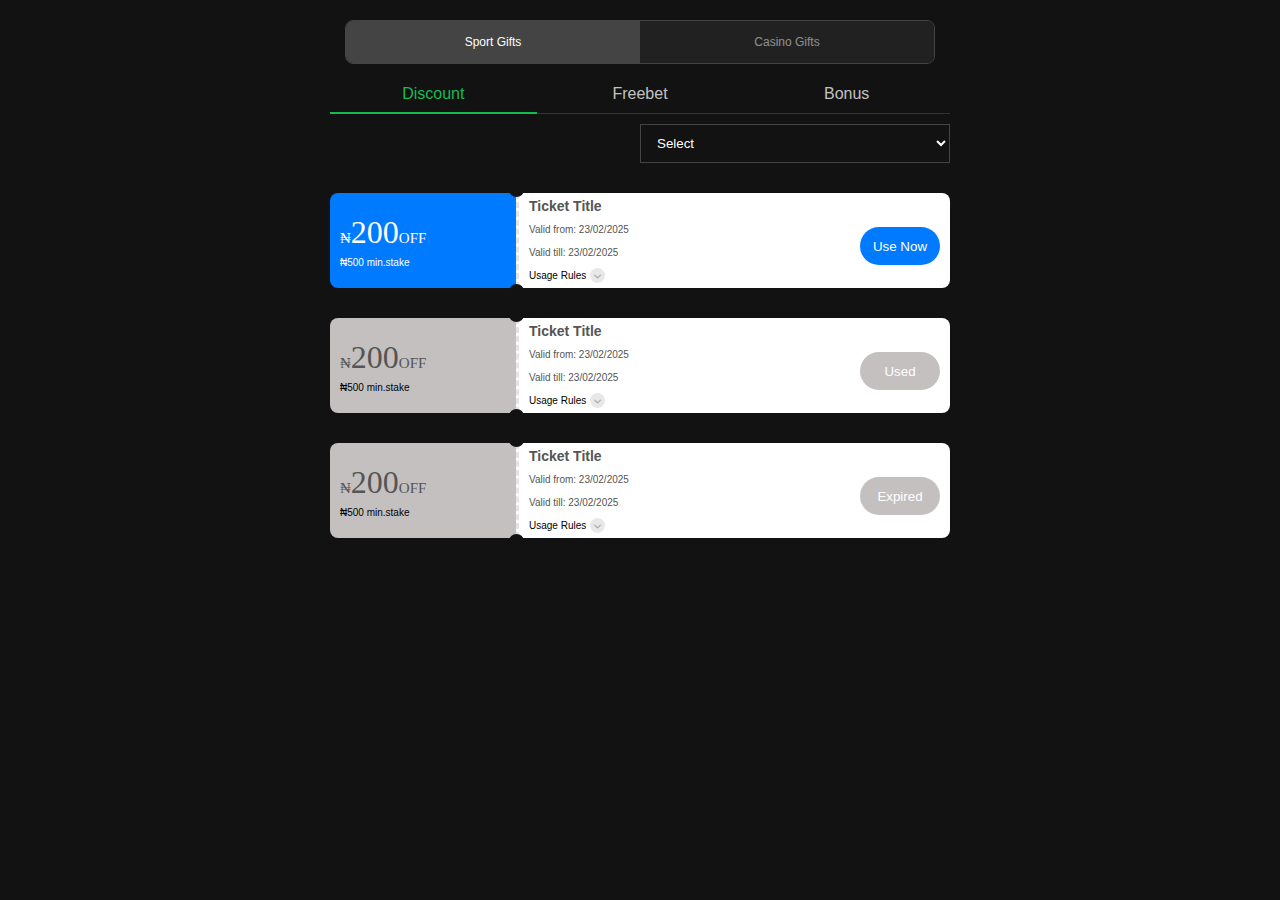
==== commit 1918a2c3: "changes" ====
--- a/index.html
+++ b/index.html
@@ -44,15 +44,15 @@
                 <!-- use now or active discount ticket -->
                 <div class="ticket">
                     <div class="ticket-container">
-                        <div class="ticket-left-content" style="background-color: #fff;">
+                        <div class="ticket-left-content" style="background-color: #007aff;">
                             <div class="ticket-section">
                                 <span class="ticket-label"
-                                    style="font-size: 32px; font-weight: 500; font-family: dinFont;">
+                                    style="font-size: 32px; font-weight: 500; font-family: dinFont; color: #fff;">
                                     <span class="currency">₦</span>200<span class="currency">OFF</span>
                                 </span>
                             </div>
                             <div>
-                                <p style="font-weight: 400; font-size: 10px;">₦500 min.stake</p>
+                                <p style="font-weight: 400; font-size: 10px; color: #fff;">₦500 min.stake</p>
                             </div>
                         </div>
                         <div class="ticket-details">
@@ -234,10 +234,10 @@
                 <!-- use now or active discount ticket -->
                 <div class="ticket">
                     <div class="ticket-container">
-                        <div class="ticket-left-content" style="background-color: #fff;">
+                        <div class="ticket-left-content" style="background-color: #007aff;">
                             <div class="ticket-section">
                                 <span class="ticket-label"
-                                    style="font-size: 32px; font-weight: 500; font-family: dinFont;">
+                                    style="font-size: 32px; font-weight: 500; font-family: dinFont; color: #fff;">
                                     <span class="currency">₦</span>200
                                 </span>
                             </div>
@@ -420,13 +420,14 @@
                 <!-- use now or active bonus ticket -->
                 <div class="ticket">
                     <div class="ticket-container">
-                        <div class="ticket-left-content" style="background: #fff;">
+                        <div class="ticket-left-content" style="background: #007aff;">
                             <span class="ticket-label"
-                                style="font-size: 32px; font-weight: 500; font-family: dinFont"><span
+                                style="font-size: 32px; font-weight: 500; font-family: dinFont; color: #fff;"><span
                                     class="currency">₦</span>200</span>
                             <div class="toggle-dropdown" style="position: absolute; bottom: 10px; left: 3%;">
-                                <p style="font-size: 10px;">More Details</p>
-                                <div class="toggle-arrow" onclick="toggleExplanation(this)">
+                                <p style="font-size: 10px; color: #fff;">More Details</p>
+                                <div class="toggle-arrow" style="background-color: #fff;"
+                                    onclick="toggleExplanation(this)">
                                     <i class="fa-solid fa-chevron-down" style="color: rgb(164, 162, 162);"></i>
                                 </div>
                             </div>
@@ -512,13 +513,14 @@
                 <!-- use now or active bonus ticket -->
                 <div class="ticket">
                     <div class="ticket-container">
-                        <div class="ticket-left-content" style="background: #fff;">
+                        <div class="ticket-left-content" style="background: #007aff;">
                             <span class="ticket-label"
-                                style="font-size: 32px; font-weight: 500; font-family: dinFont"><span
+                                style="font-size: 32px; font-weight: 500; font-family: dinFont; color: #fff;"><span
                                     class="currency">₦</span>200</span>
                             <div class="toggle-dropdown" style="position: absolute; bottom: 10px; left: 3%;">
-                                <p style="font-size: 10px;">More Details</p>
-                                <div class="toggle-arrow" onclick="toggleExplanation(this)">
+                                <p style="font-size: 10px; color: #fff;">More Details</p>
+                                <div class="toggle-arrow" style="background-color: #fff;"
+                                    onclick="toggleExplanation(this)">
                                     <i class="fa-solid fa-chevron-down" style="color: rgb(164, 162, 162);"></i>
                                 </div>
                             </div>
@@ -792,13 +794,14 @@
                 <!-- use now or active bonus ticket -->
                 <div class="ticket">
                     <div class="ticket-container">
-                        <div class="ticket-left-content" style="background: #fff;">
+                        <div class="ticket-left-content" style="background: #007aff;">
                             <span class="ticket-label"
-                                style="font-size: 32px; font-weight: 500; font-family: dinFont"><span
+                                style="font-size: 32px; font-weight: 500; font-family: dinFont; color: #fff;"><span
                                     class="currency">₦</span>200</span>
                             <div class="toggle-dropdown" style="position: absolute; bottom: 10px; left: 3%;">
-                                <p style="font-size: 10px;">More Details</p>
-                                <div class="toggle-arrow" onclick="toggleExplanation(this)">
+                                <p style="font-size: 10px; color: #fff;">More Details</p>
+                                <div class="toggle-arrow" style="background-color: #fff;"
+                                    onclick="toggleExplanation(this)">
                                     <i class="fa-solid fa-chevron-down" style="color: rgb(164, 162, 162);"></i>
                                 </div>
                             </div>
@@ -884,13 +887,14 @@
                 <!-- use now or active bonus ticket -->
                 <div class="ticket">
                     <div class="ticket-container">
-                        <div class="ticket-left-content" style="background: #fff;">
+                        <div class="ticket-left-content" style="background: #007aff;">
                             <span class="ticket-label"
-                                style="font-size: 32px; font-weight: 500; font-family: dinFont"><span
+                                style="font-size: 32px; font-weight: 500; font-family: dinFont; color: #fff;"><span
                                     class="currency">₦</span>200</span>
                             <div class="toggle-dropdown" style="position: absolute; bottom: 10px; left: 3%;">
-                                <p style="font-size: 10px;">More Details</p>
-                                <div class="toggle-arrow" onclick="toggleExplanation(this)">
+                                <p style="font-size: 10px; color: #fff;">More Details</p>
+                                <div class="toggle-arrow" style="background-color: #fff;"
+                                    onclick="toggleExplanation(this)">
                                     <i class="fa-solid fa-chevron-down" style="color: rgb(164, 162, 162);"></i>
                                 </div>
                             </div>
--- a/styles.css
+++ b/styles.css
@@ -62,7 +62,7 @@
 /* bottom tab */
 .coupon_tab_2j {
   overflow: hidden;
-  margin: 10px -15px 15px;
+  /* margin: 10px -15px 15px; */
 }
 
 .coupon_tab_2j .coupon_tab_item {
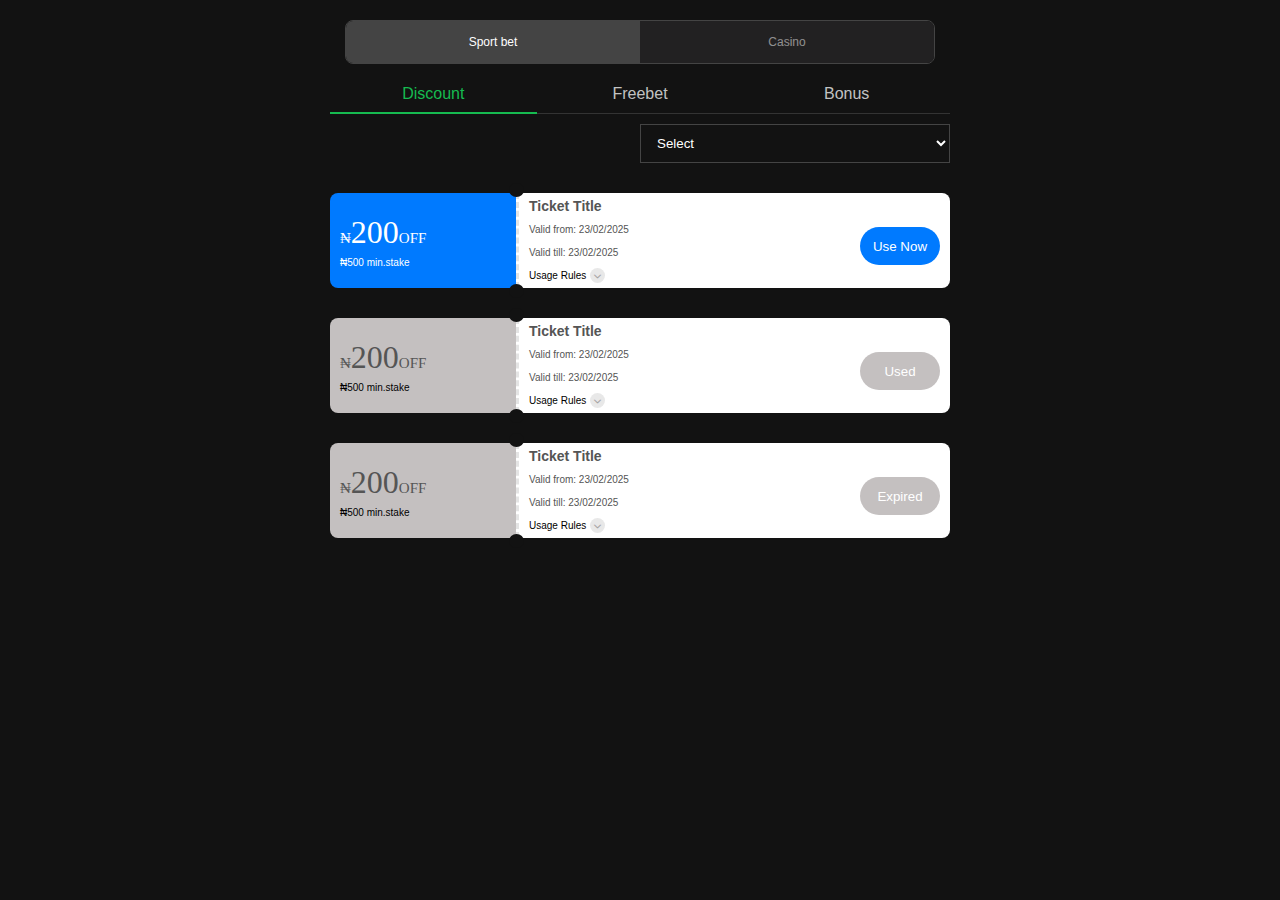
==== commit 308edf20: "change tab title" ====
--- a/index.html
+++ b/index.html
@@ -19,10 +19,10 @@
             <!-- top tab -->
             <div class="coupon_tab topcenter">
                 <div class="boxflex coupon_tab_item sel" data-tab="sport">
-                    Sport Gifts
+                    Sport bet
                 </div>
                 <div class="boxflex coupon_tab_item" data-tab="casino">
-                    Casino Gifts
+                    Casino
                 </div>
             </div>
 
